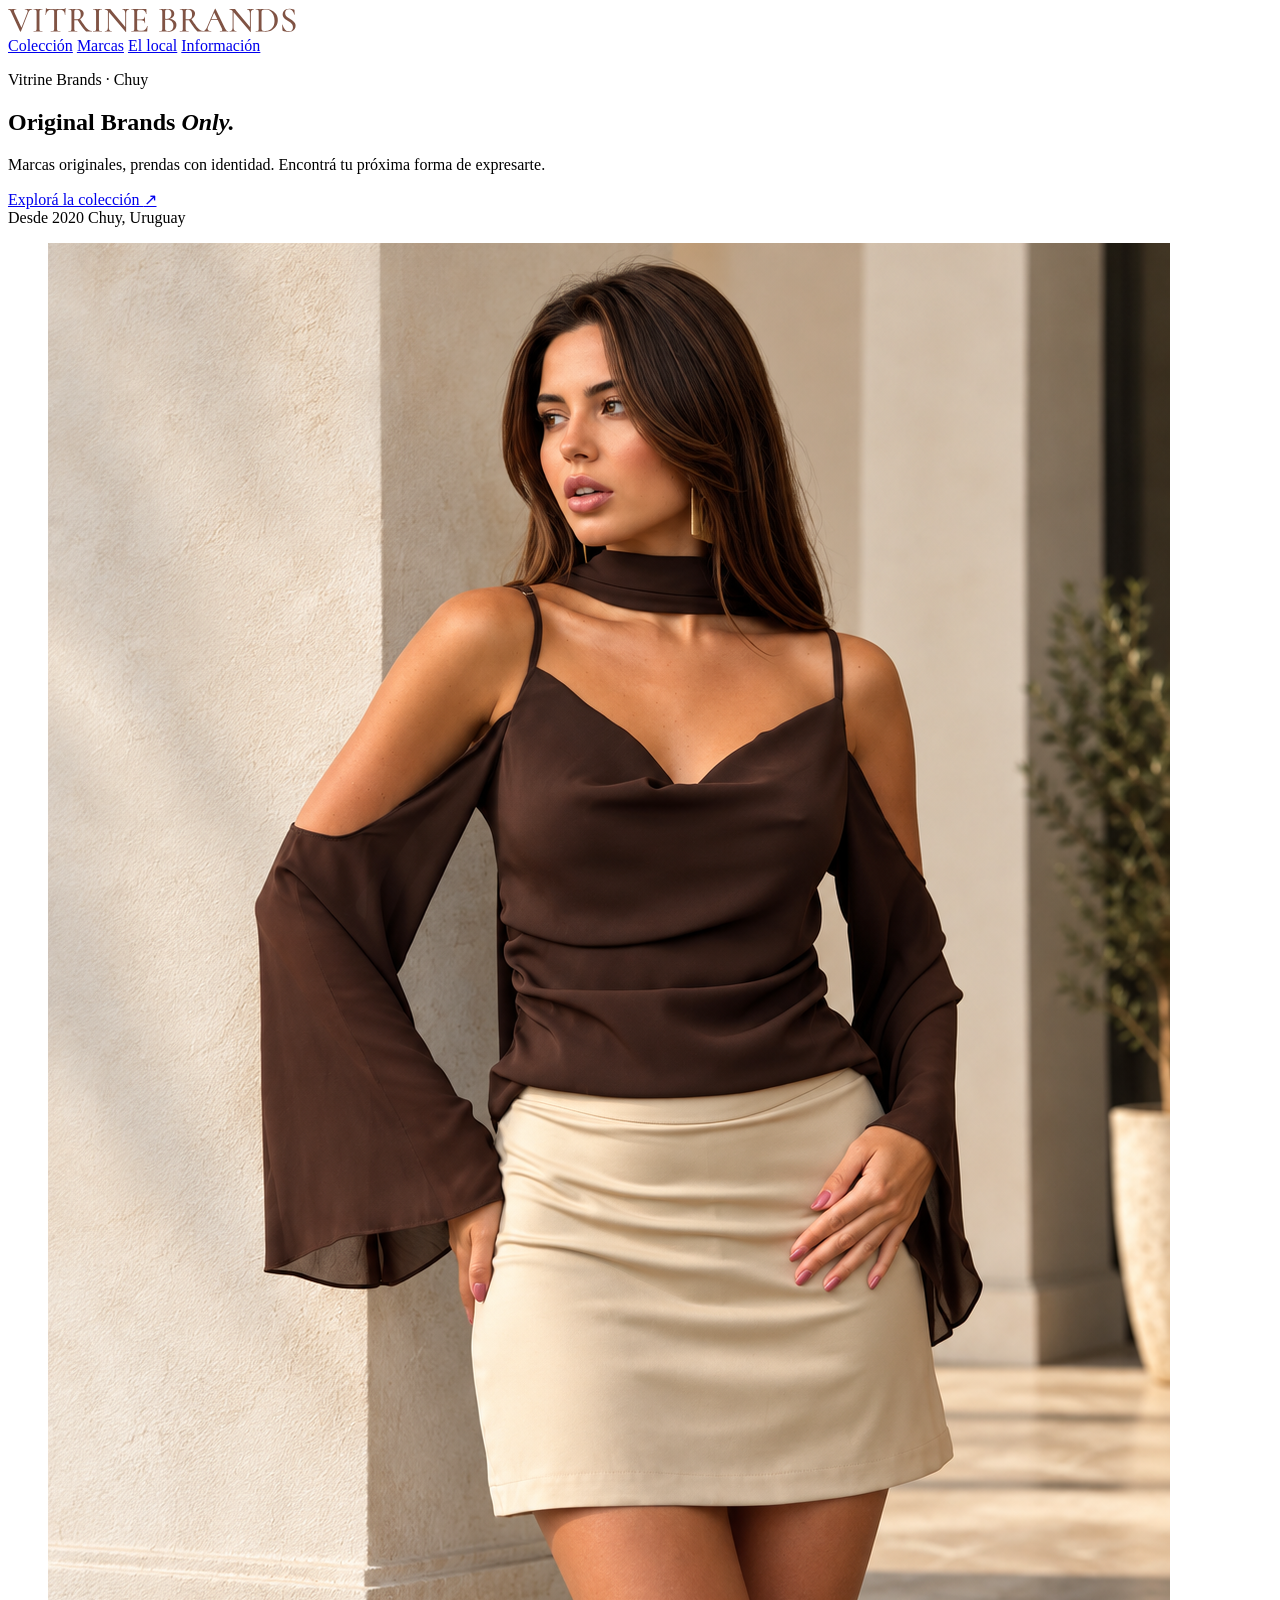
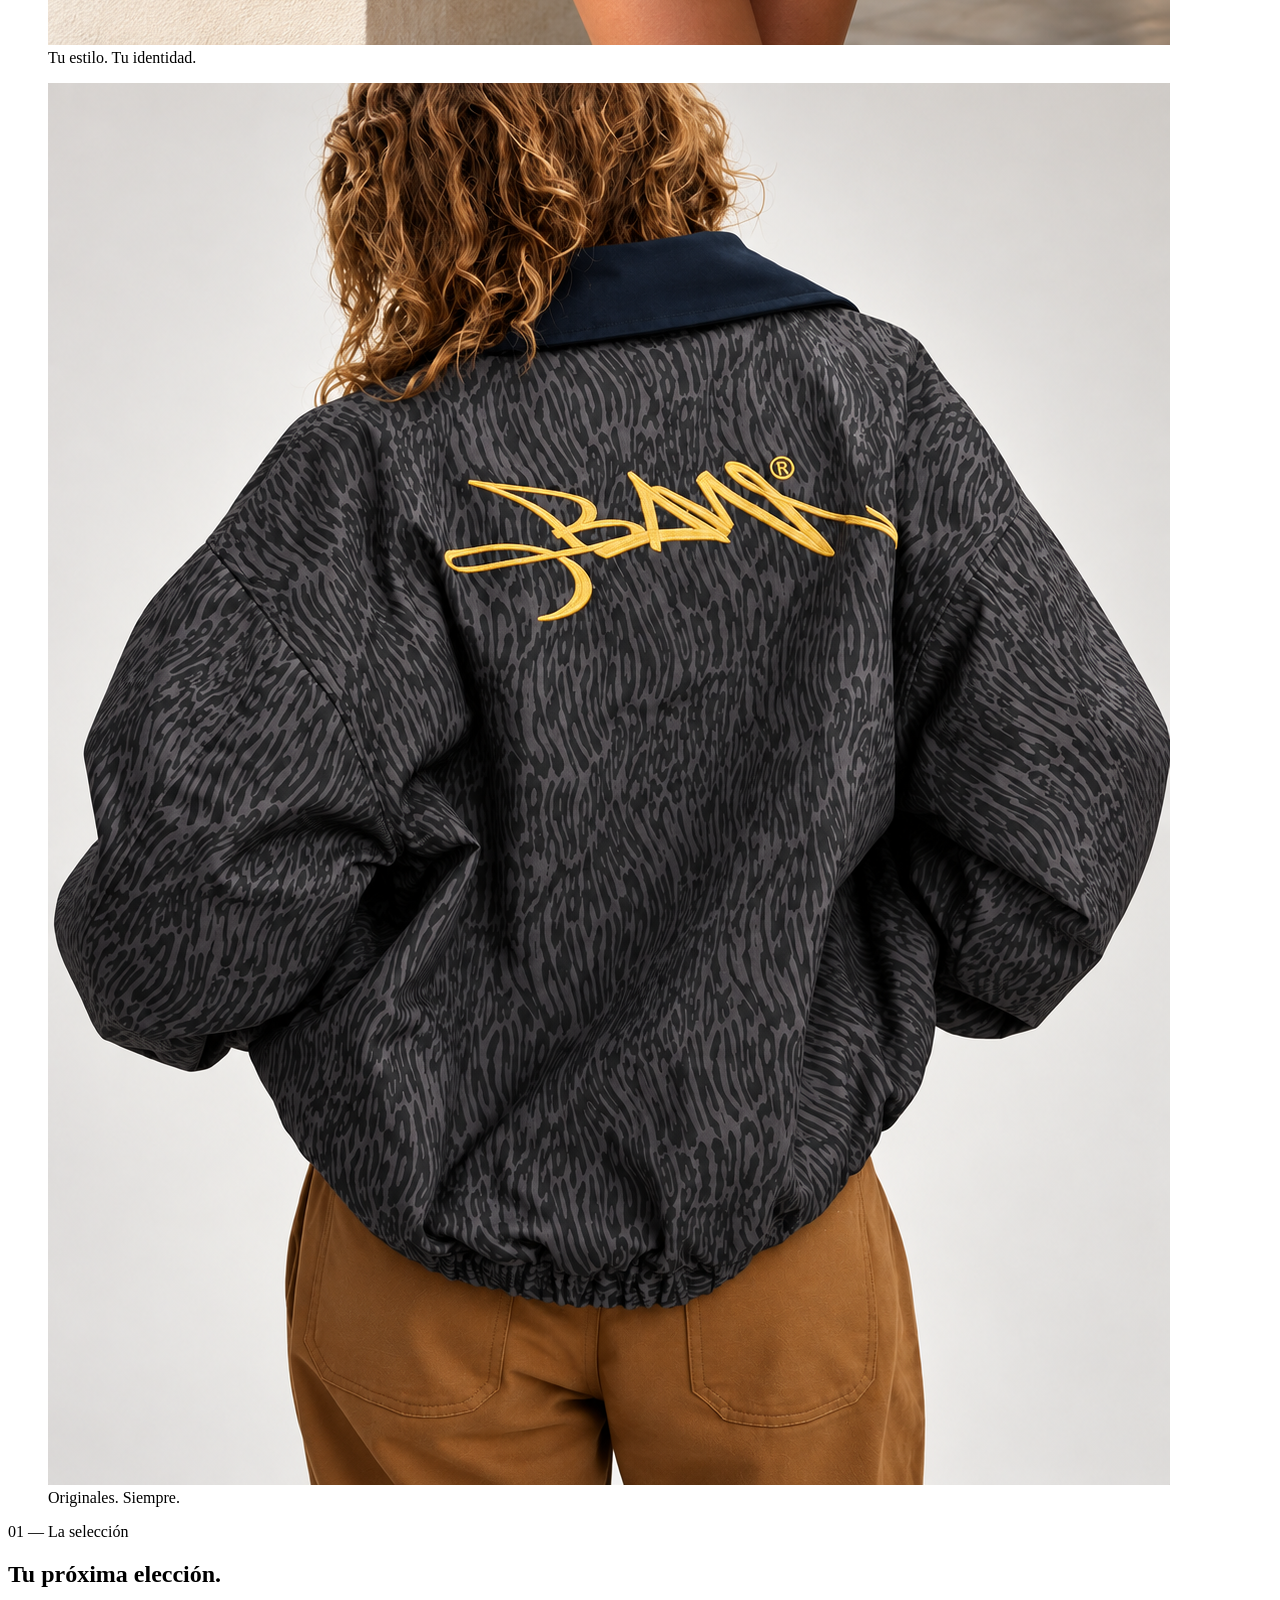
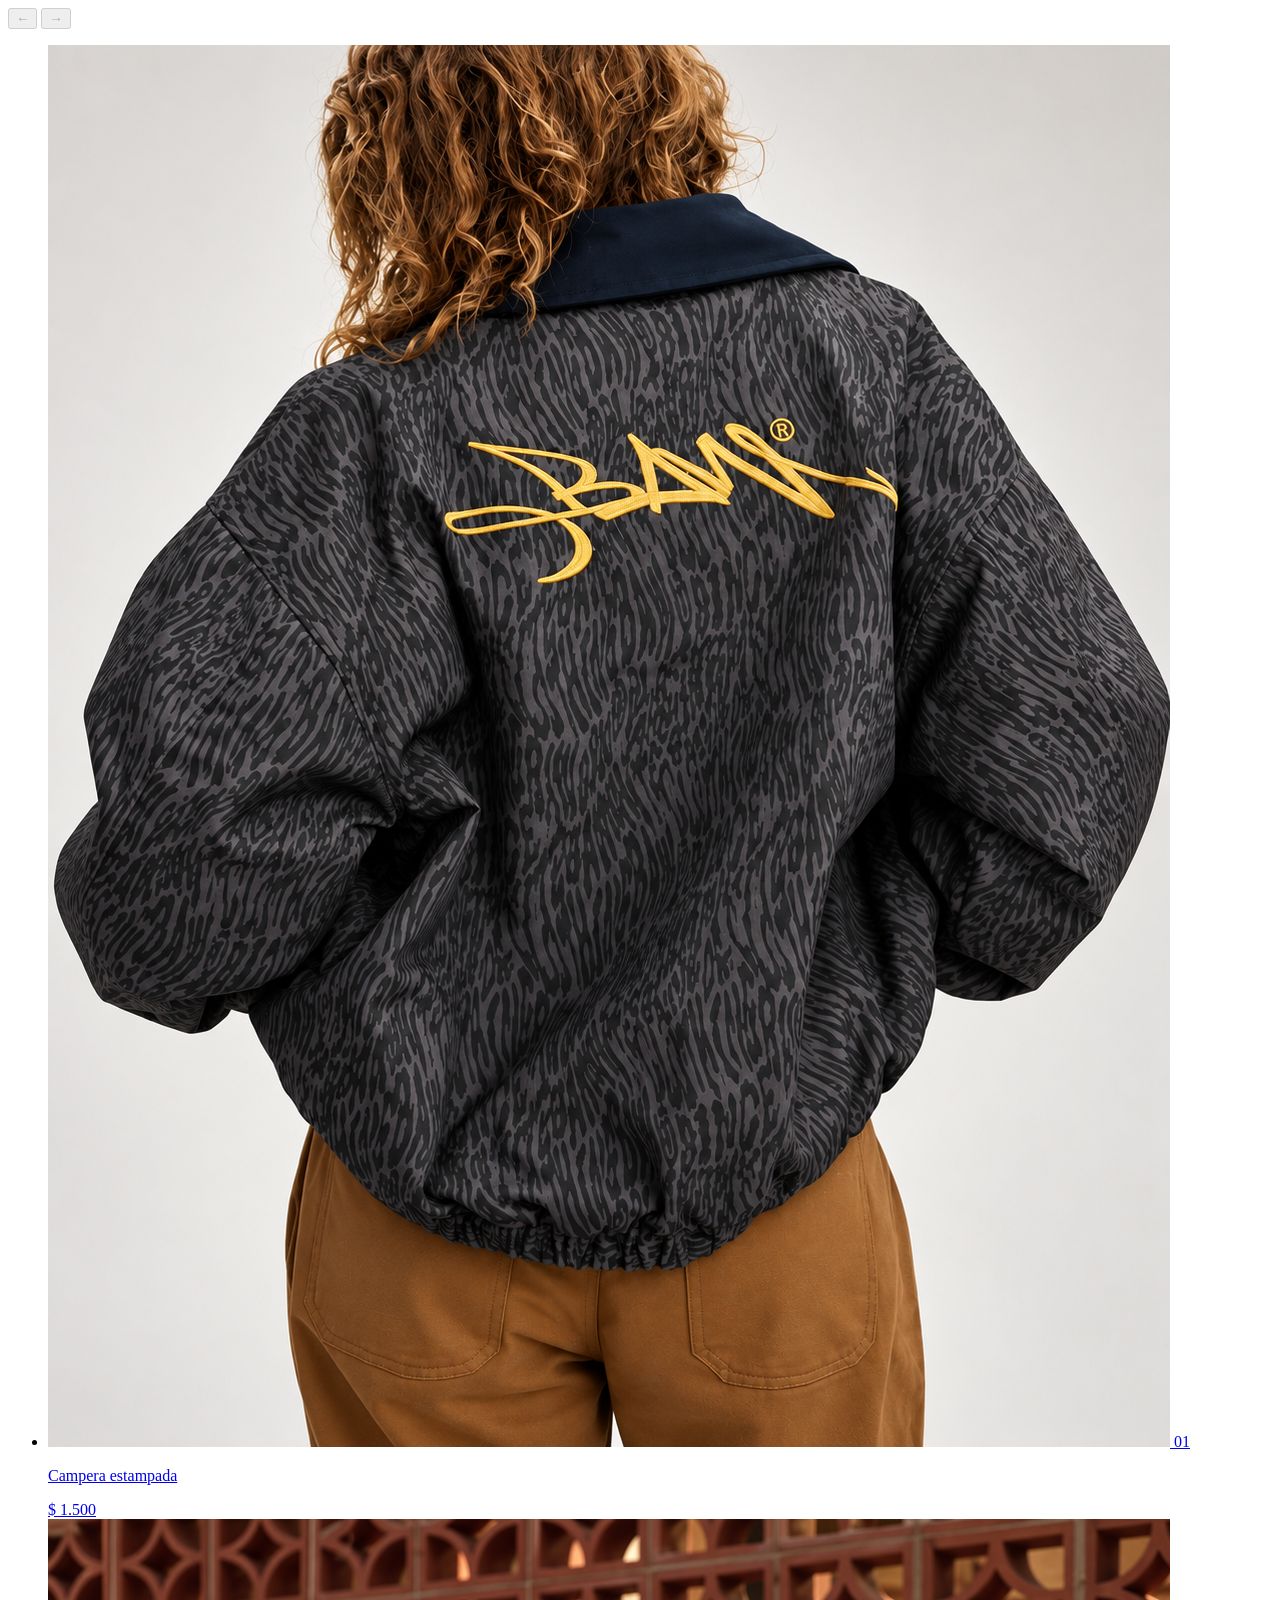
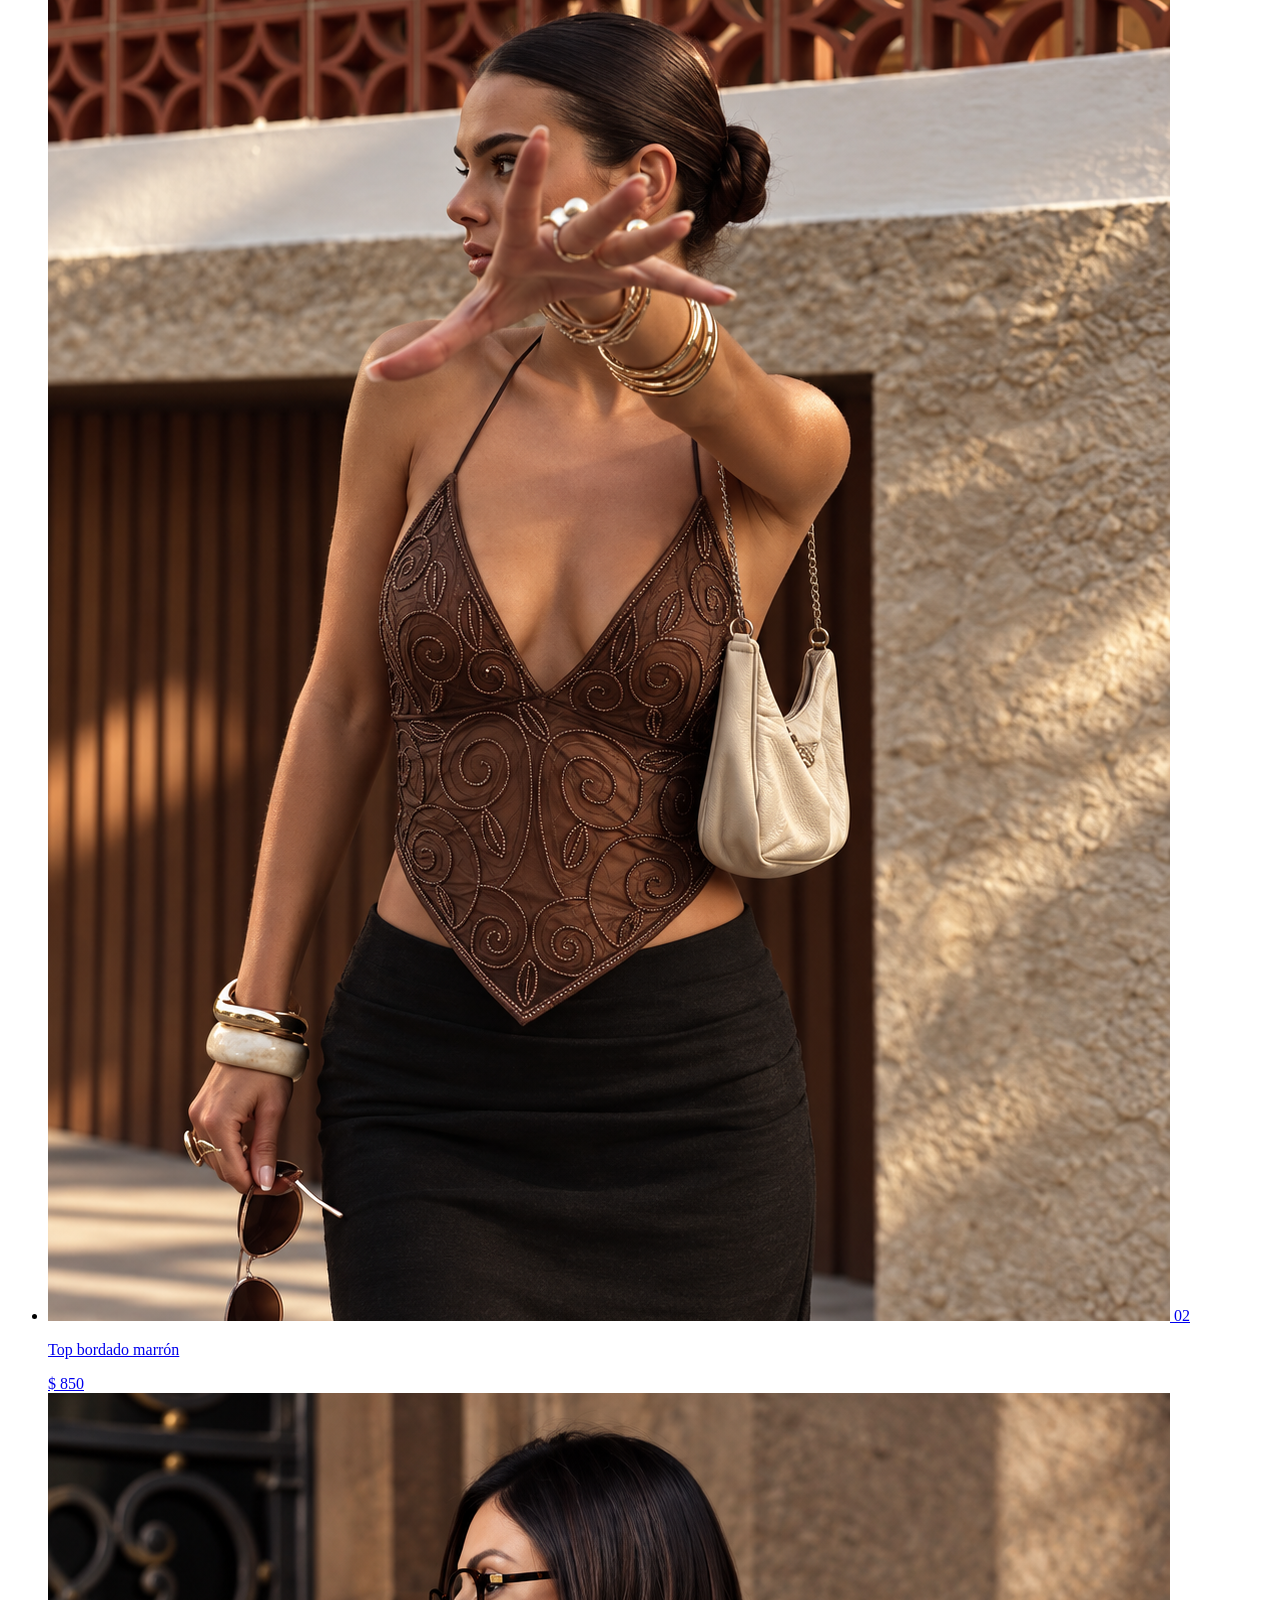
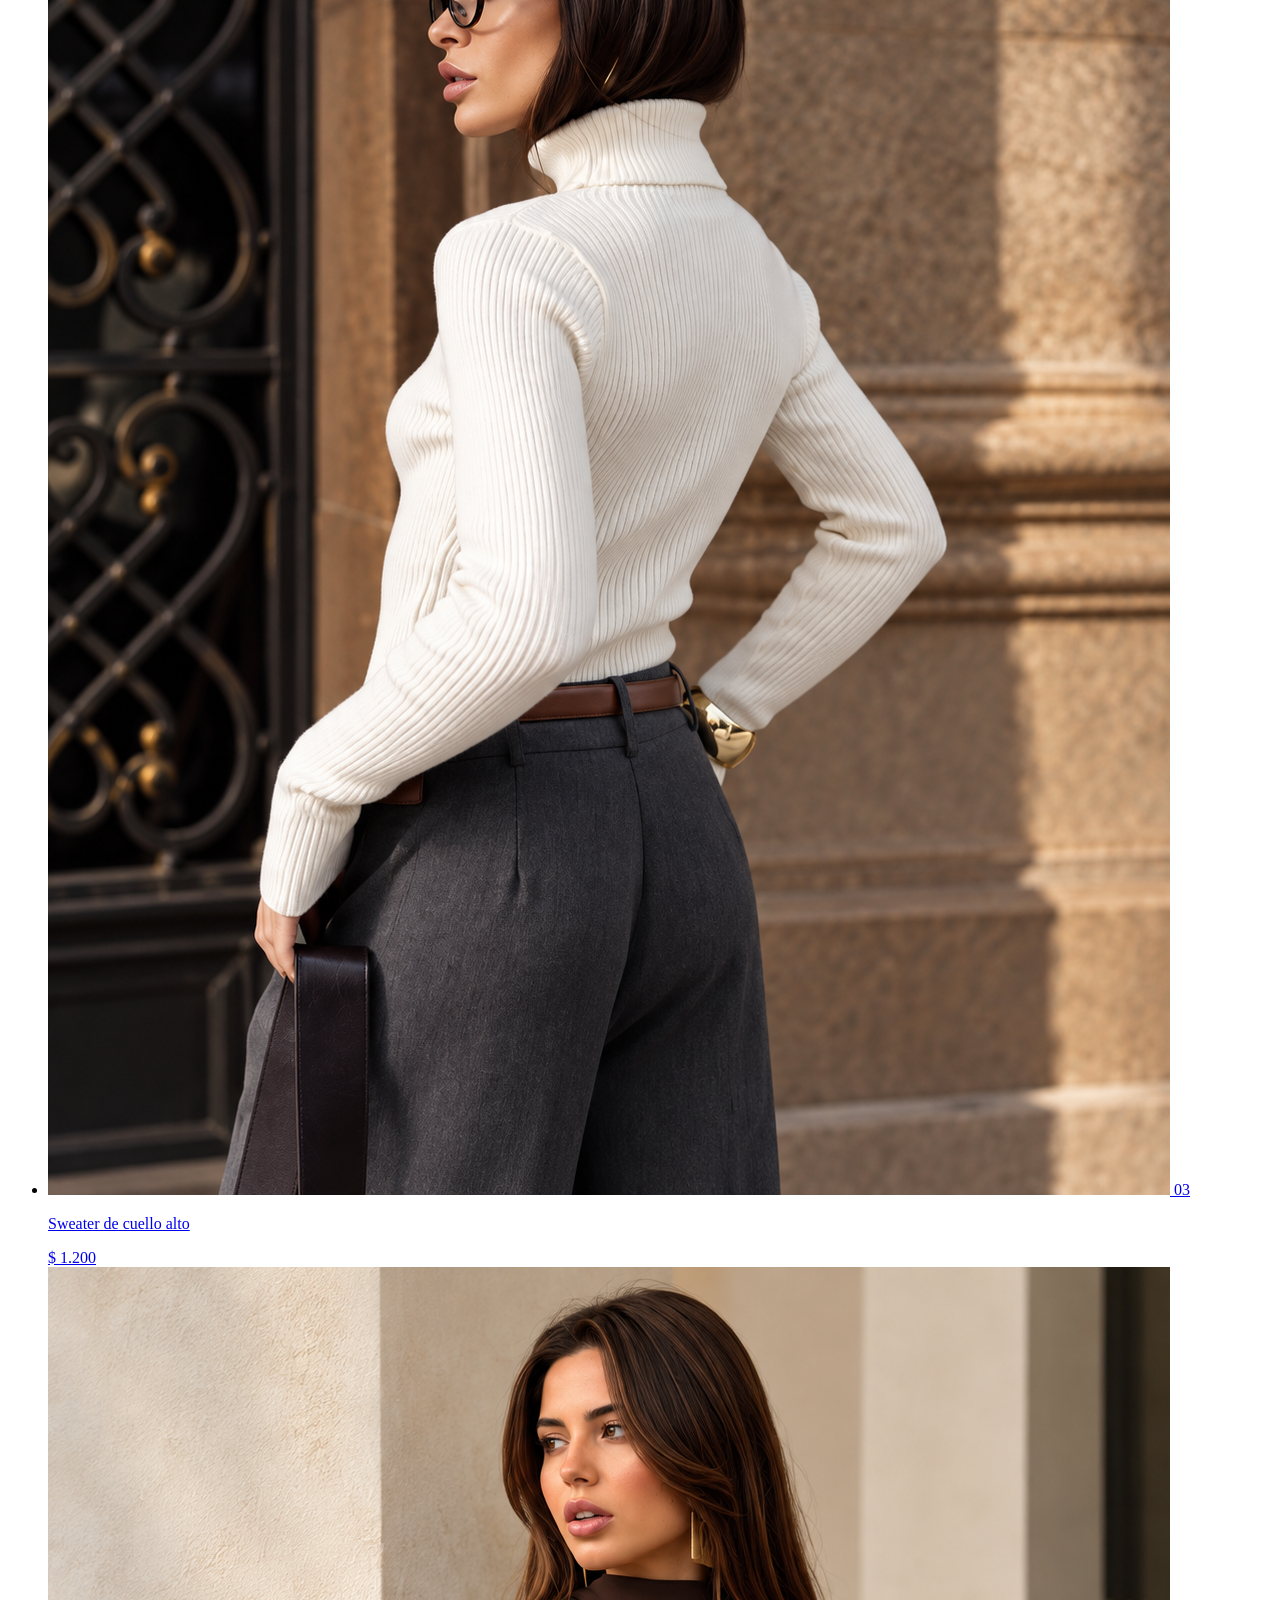
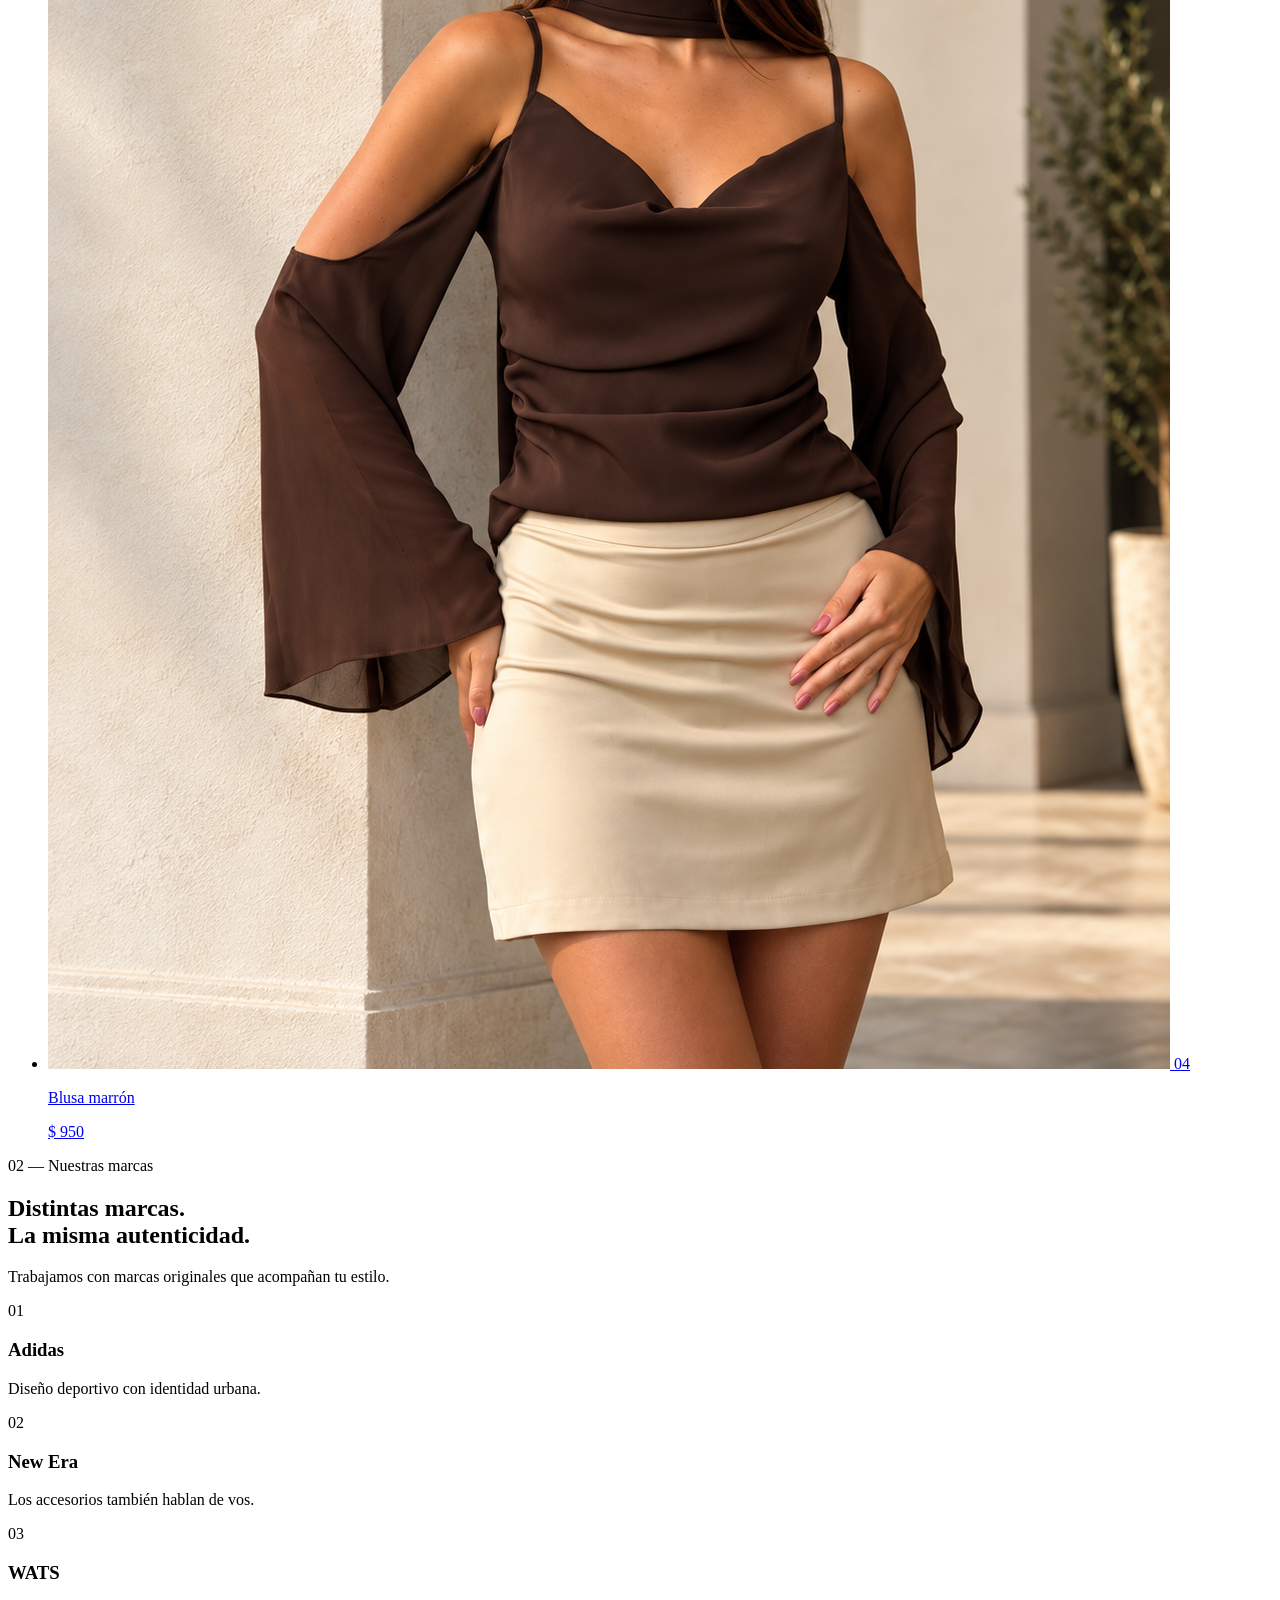
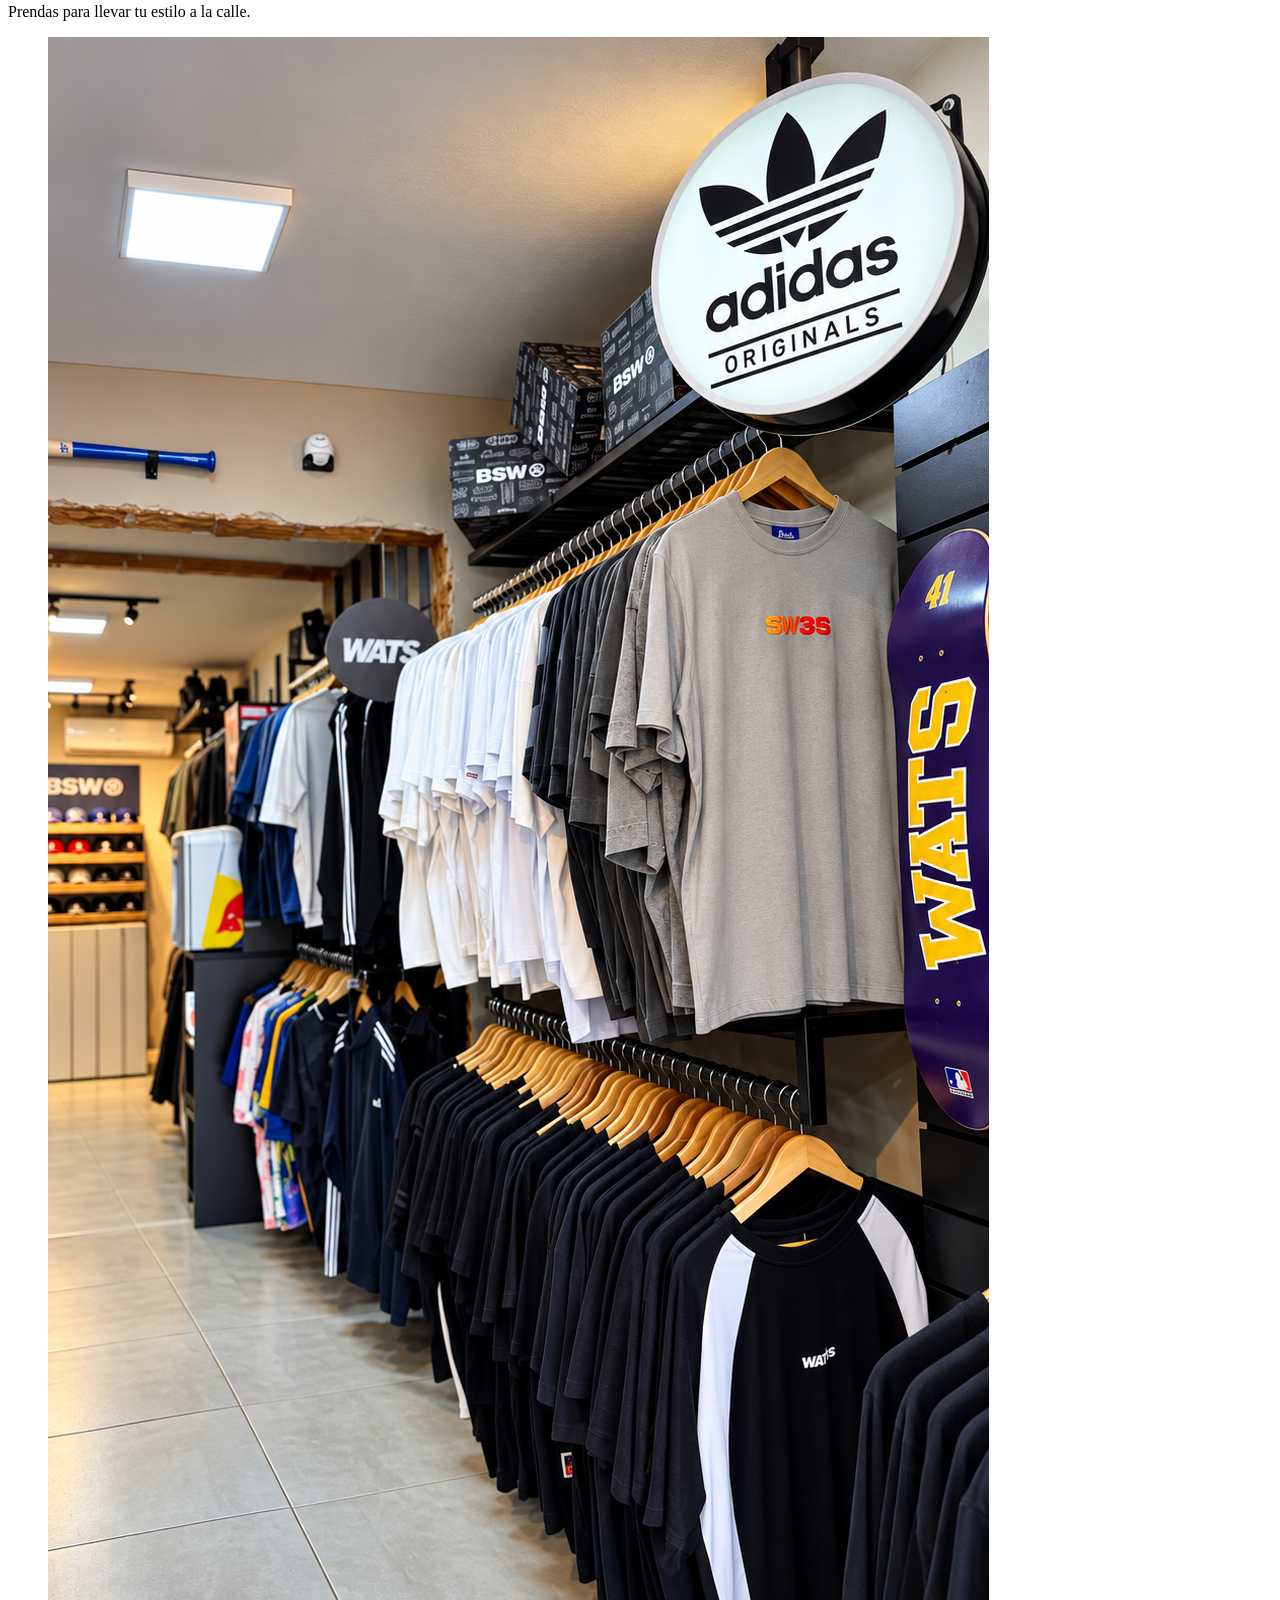
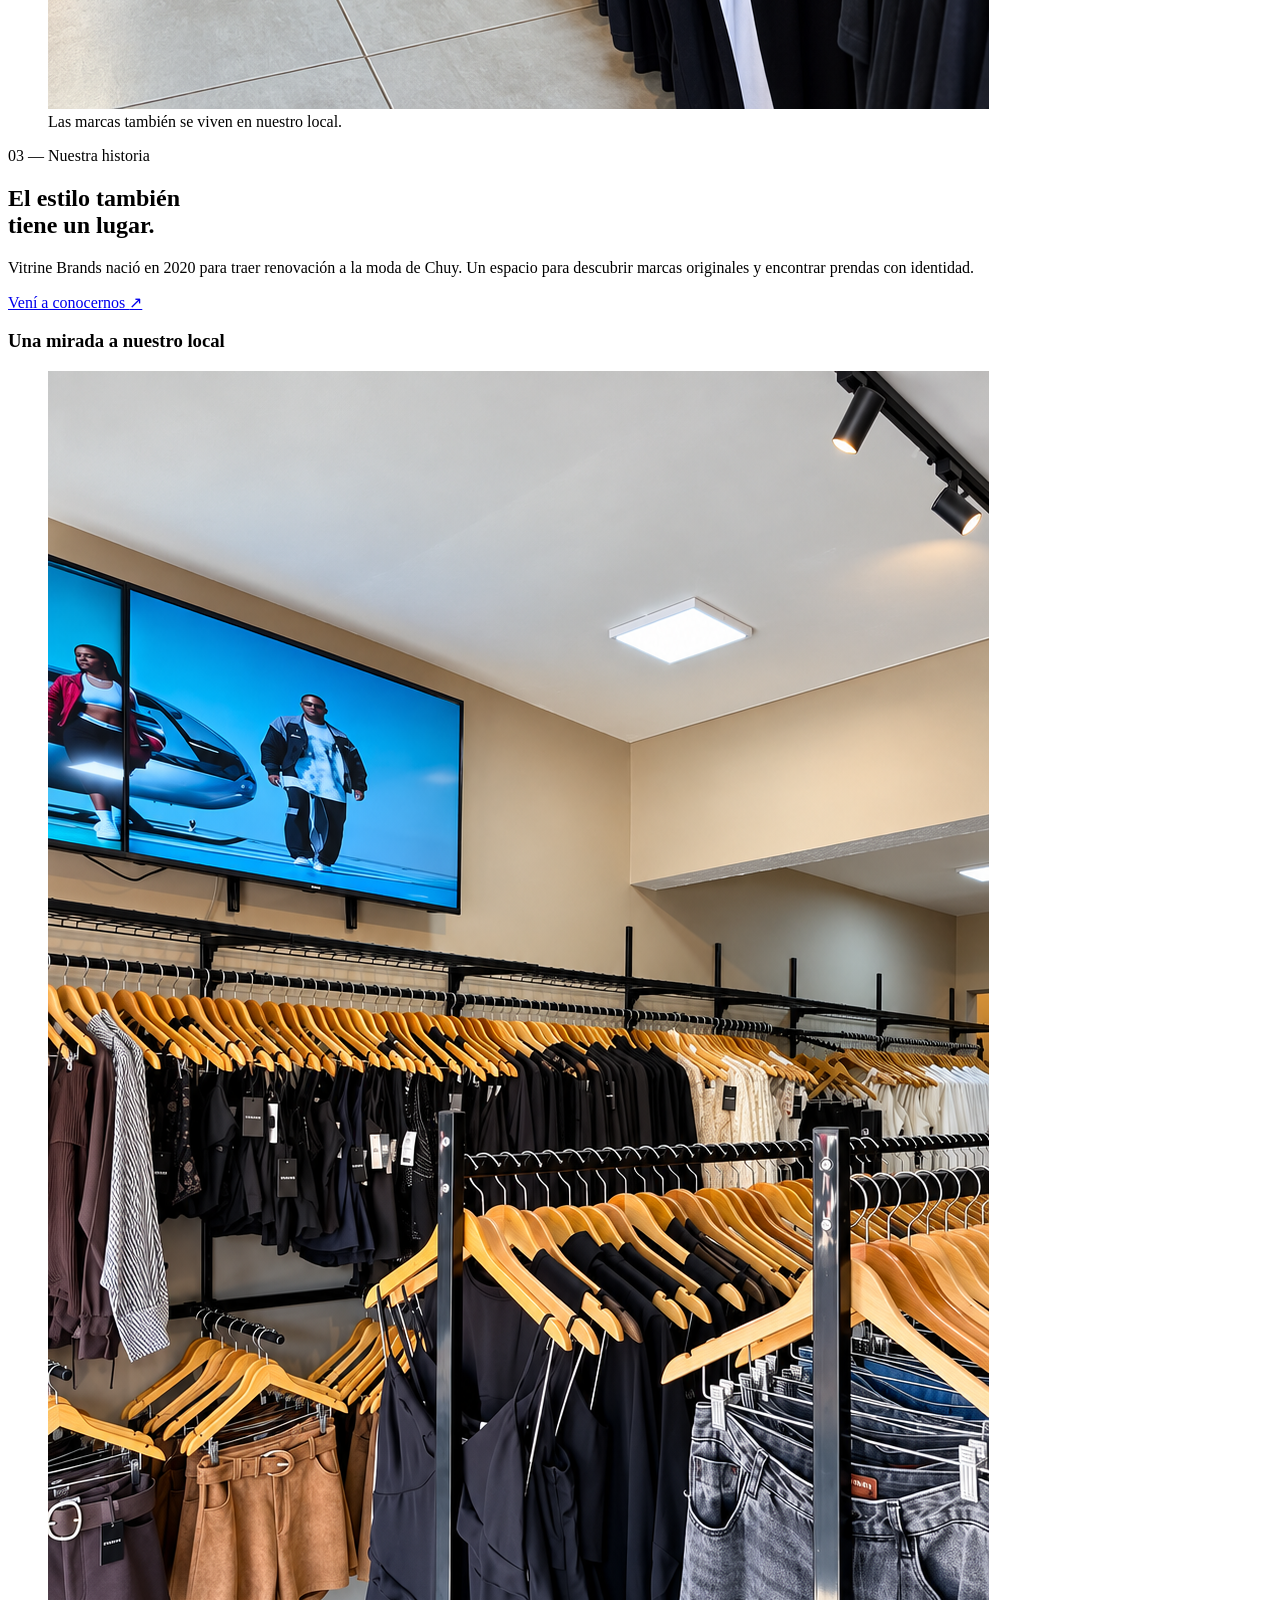
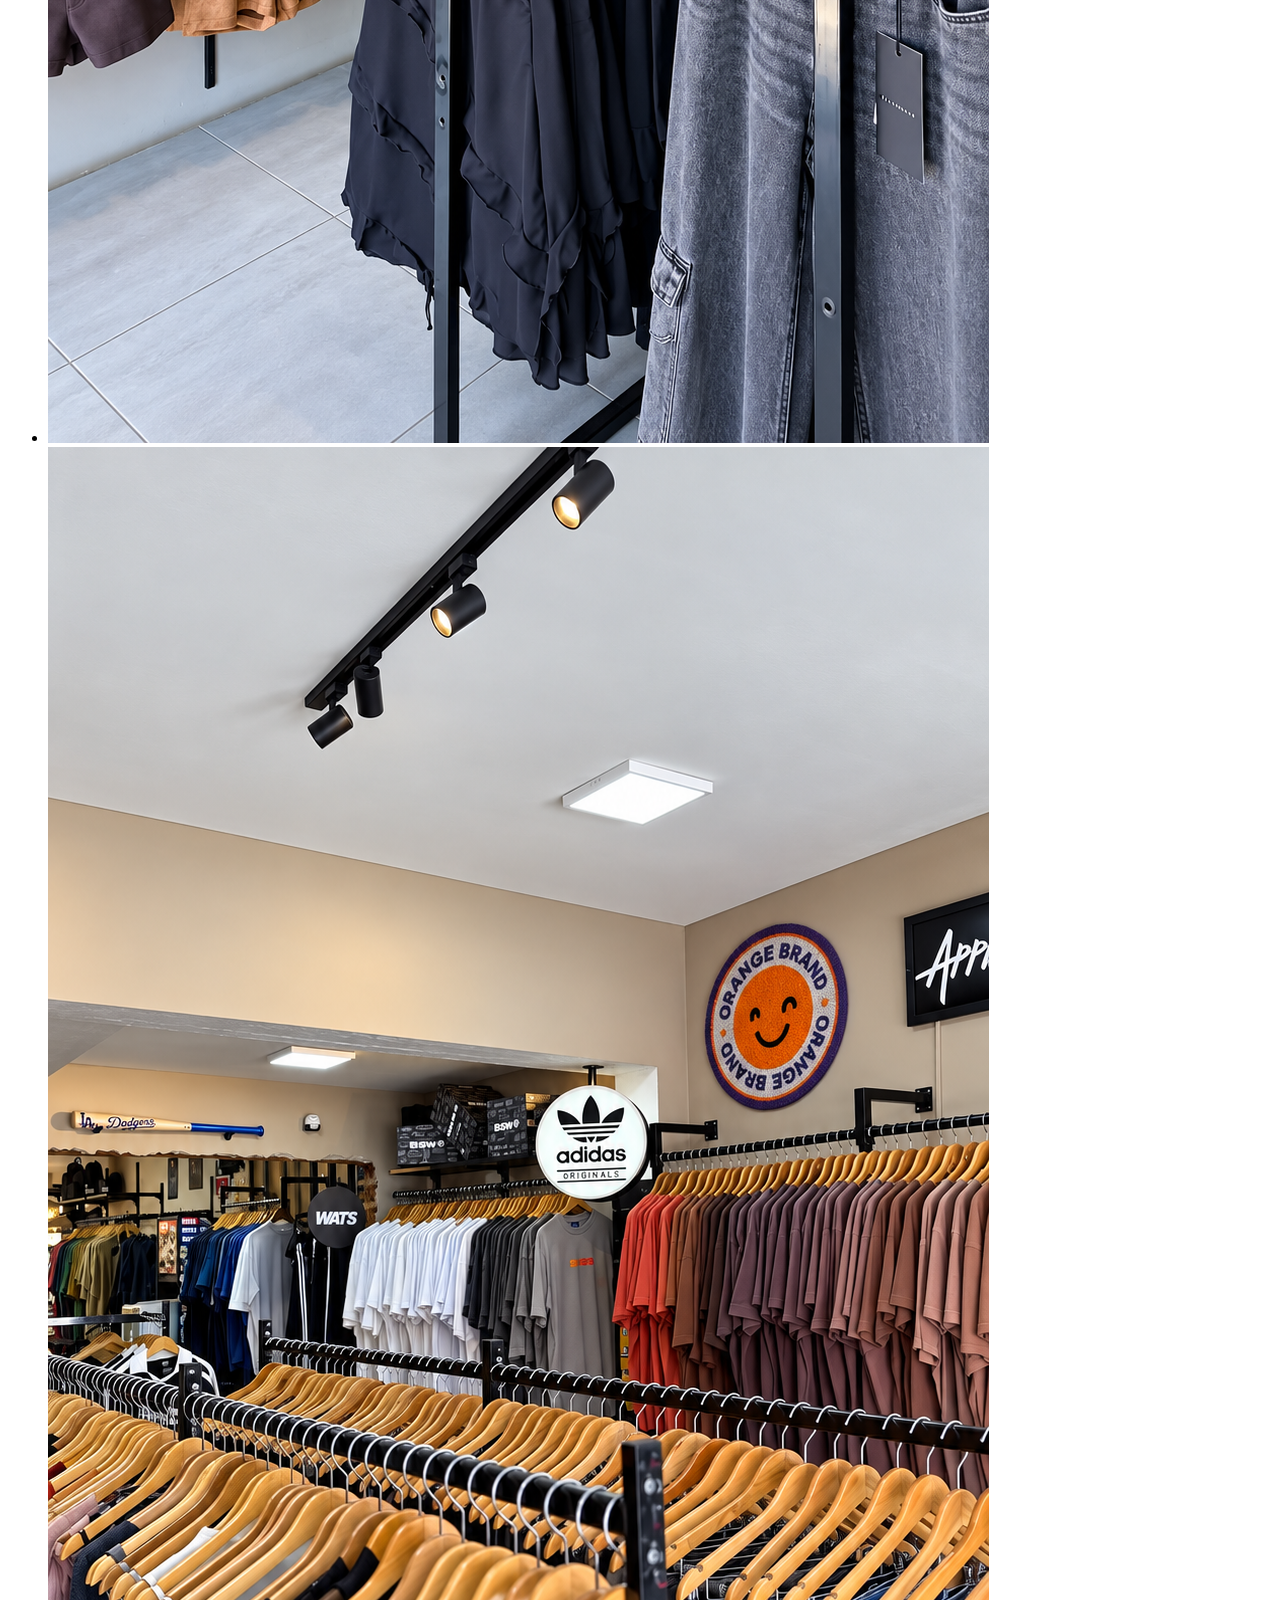
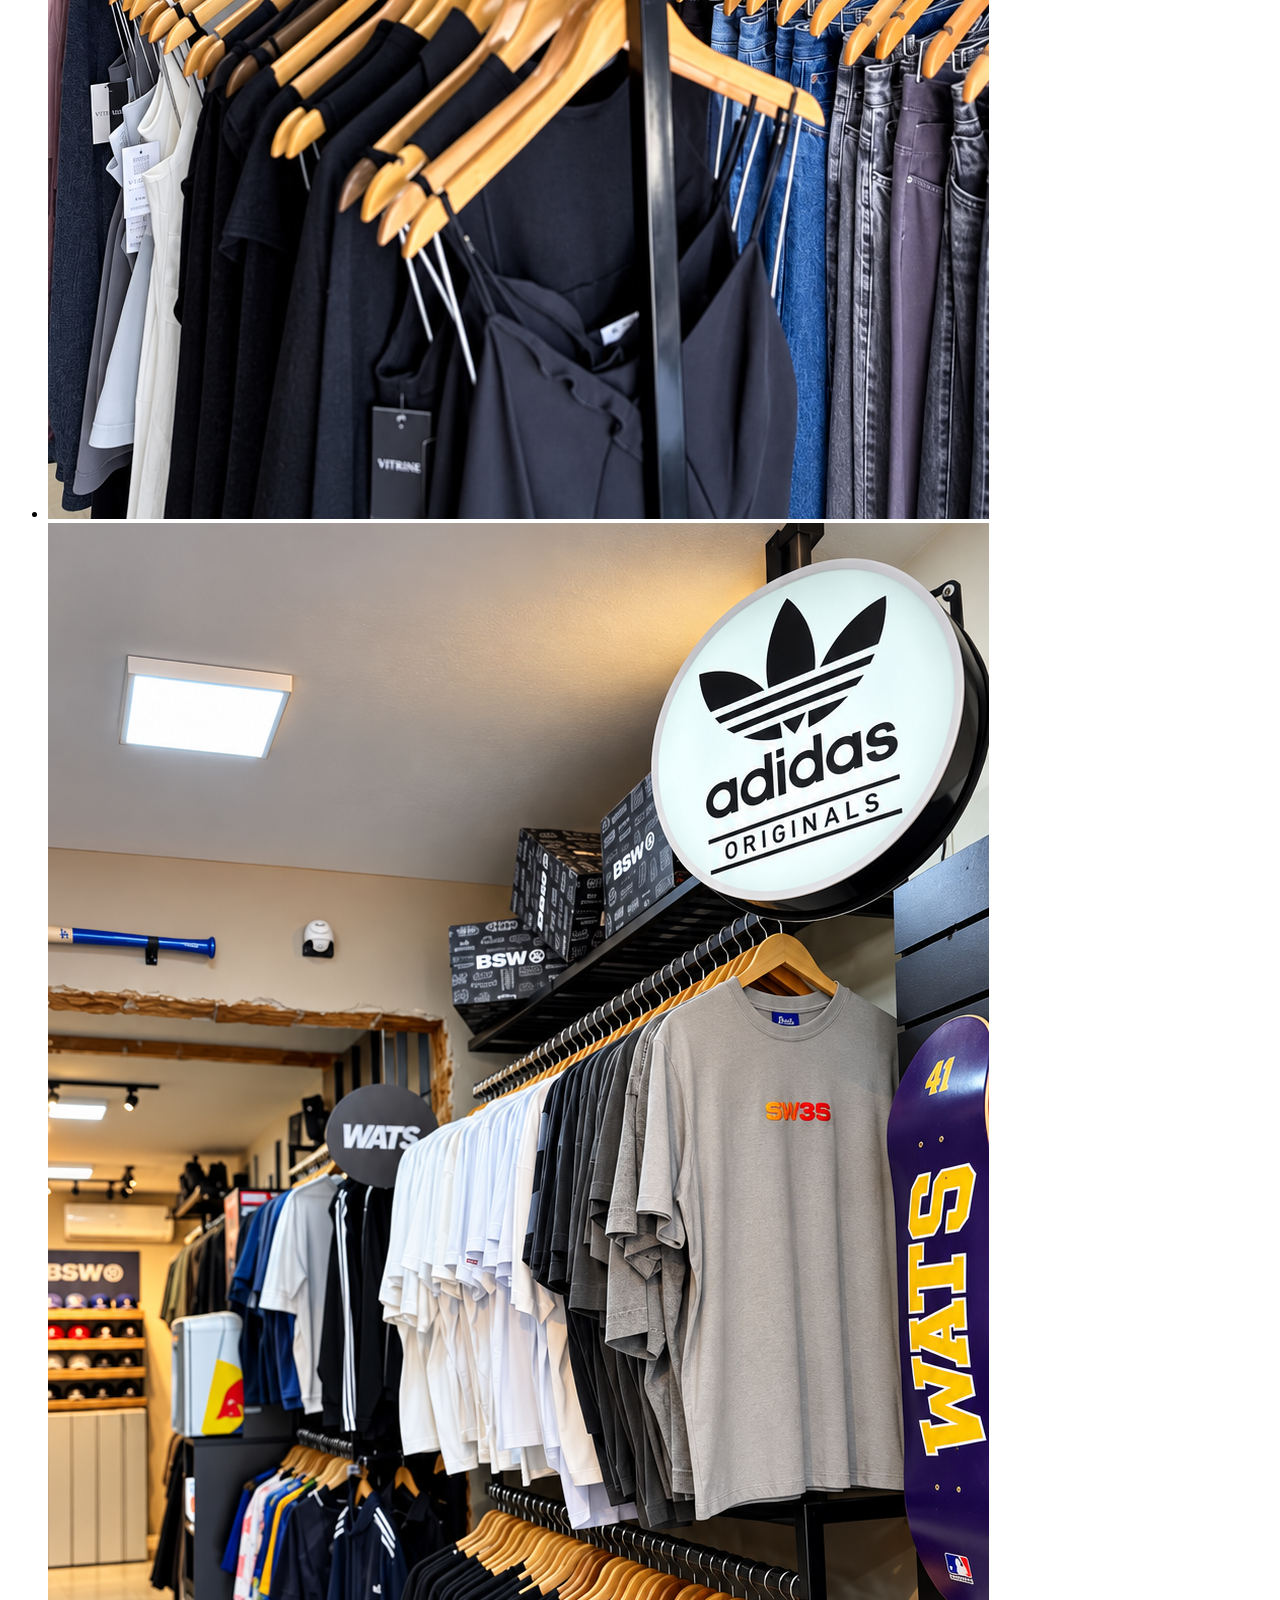
==== index.html @ 3c235bfd "html basico" ====
<!doctype html>
<html lang="es-UY">
  <head>
    <meta charset="UTF-8" />
    <meta name="viewport" content="width=device-width, initial-scale=1.0" />
    <title>Vitrine Brands · Original Brands Only</title>
    <script src="./js/productos/productos.js" defer></script>
    <script src="./js/productos/renderproducto.js" defer></script>
    <script src="./js/main.js" defer></script>
  </head>
  <body>
    <header class="header">
      <div class="header-inner container">
        <a class="header-logo" href="#inicio" aria-label="Vitrine Brands, inicio">
          <img src="./img/icons/VITRINE%20BRANDS.svg" alt="Vitrine Brands" />
        </a>
        <nav class="header-menu" aria-label="Navegación principal">
          <a href="#productos">Colección</a>
          <a href="#marcas">Marcas</a>
          <a href="#local">El local</a>
          <a href="#info">Información</a>
        </nav>
      </div>
    </header>

    <main>
      <section class="hero container" id="inicio">
        <div class="hero-text">
          <p class="eyebrow">Vitrine Brands · Chuy</p>
          <h1 class="hero-main-text">
            <span>Original</span>
            <span>Brands</span>
            <em>Only.</em>
          </h1>
          <p class="body-text">
            Marcas originales, prendas con identidad. Encontrá tu próxima forma
            de expresarte.
          </p>
          <a class="hero-cta button" href="#productos">Explorá la colección <span aria-hidden="true">↗</span></a>
          <div class="hero-notes">
            <span>Desde 2020</span>
            <span>Chuy, Uruguay</span>
          </div>
        </div>
        <div class="hero-visual">
          <figure class="hero-look">
            <img src="./img/productos/producto-04.png" alt="Look con blusa marrón y falda beige" fetchpriority="high" />
            <figcaption>Tu estilo. Tu identidad.</figcaption>
          </figure>
          <figure class="hero-detail">
            <img src="./img/productos/producto-01.png" alt="Detalle de una campera estampada con bordado" />
            <figcaption>Originales. Siempre.</figcaption>
          </figure>
        </div>
      </section>

      <section class="main-productos" id="productos" aria-labelledby="productos-title">
        <div class="container">
          <div class="section-heading">
            <div>
              <p class="eyebrow">01 — La selección</p>
              <h2 class="section-title" id="productos-title">Tu próxima elección.</h2>
            </div>
            <div class="main-product-controls">
              <button type="button" data-product-scroll="-1" aria-controls="main-product-list" aria-label="Ver productos anteriores" disabled>
                <span aria-hidden="true">←</span>
              </button>
              <button type="button" data-product-scroll="1" aria-controls="main-product-list" aria-label="Ver productos siguientes">
                <span aria-hidden="true">→</span>
              </button>
            </div>
          </div>
          <ul class="main-product-list" id="main-product-list" tabindex="0" aria-labelledby="productos-title"></ul>
        </div>
      </section>

      <section class="brands-section container" id="marcas">
        <div class="brands-layout">
          <div>
            <div class="brands-intro">
              <p class="eyebrow">02 — Nuestras marcas</p>
              <h2 class="brands-title section-title">Distintas marcas.<br />La misma autenticidad.</h2>
              <p class="body-text">Trabajamos con marcas originales que acompañan tu estilo.</p>
            </div>
            <div class="brand-list">
              <article class="brand-block">
                <span class="brand-number">01</span>
                <div>
                  <h3 class="brand-block-title">Adidas</h3>
                  <p class="brand-block-text">Diseño deportivo con identidad urbana.</p>
                </div>
              </article>
              <article class="brand-block">
                <span class="brand-number">02</span>
                <div>
                  <h3 class="brand-block-title">New Era</h3>
                  <p class="brand-block-text">Los accesorios también hablan de vos.</p>
                </div>
              </article>
              <article class="brand-block">
                <span class="brand-number">03</span>
                <div>
                  <h3 class="brand-block-title">WATS</h3>
                  <p class="brand-block-text">Prendas para llevar tu estilo a la calle.</p>
                </div>
              </article>
            </div>
          </div>
          <figure class="brand-block-imgs">
            <img src="./img/tienda/tienda-02.png" alt="Prendas y carteles de Adidas Originals y WATS en el local" loading="lazy" />
            <figcaption>Las marcas también se viven en nuestro local.</figcaption>
          </figure>
        </div>
      </section>

      <section class="vitrine-block" id="local">
        <div class="vitrine-layout container">
          <div class="vitrine-story">
            <p class="eyebrow">03 — Nuestra historia</p>
            <h2 class="story-title section-title">El estilo también<br />tiene un lugar.</h2>
            <p class="body-text">
              Vitrine Brands nació en 2020 para traer renovación a la moda de Chuy.
              Un espacio para descubrir marcas originales y encontrar prendas con identidad.
            </p>
            <a class="text-link" href="#info">Vení a conocernos <span aria-hidden="true">↗</span></a>
          </div>
          <div class="vitrine-gallery-block">
            <h3 class="vitrine-gallery-title">Una mirada a nuestro local</h3>
            <div class="vitrine-gallery">
              <ul class="vitrine-gallery-list">
                <li><img src="./img/tienda/tienda-03.png" alt="Selección de pantalones, remeras y accesorios de Vitrine Brands" loading="lazy" /></li>
                <li><img src="./img/tienda/tienda-01.png" alt="Vista del local con percheros de prendas y distintas marcas" loading="lazy" /></li>
                <li><img src="./img/tienda/tienda-02.png" alt="Detalle del sector de remeras y marcas originales" loading="lazy" /></li>
              </ul>
            </div>
            <p class="gallery-caption">Vitrine Brands · Chuy, Uruguay</p>
          </div>
        </div>
      </section>

      <section class="info-vitrie-block container" id="info">
        <div class="info-heading">
          <p class="eyebrow">04 — Nos encontramos acá</p>
          <h2 class="section-title">Pasá.<br />Encontrá tu estilo.</h2>
          <p class="body-text">Te esperamos en el local para conocer las prendas y consultar disponibilidad.</p>
        </div>
        <dl class="info-list">
          <div><dt>Ubicación</dt><dd>Chuy, Uruguay</dd></div>
          <div><dt>Horarios</dt><dd>Lunes a viernes<br />08:00 a 18:00 h</dd></div>
          <div><dt>Marcas</dt><dd>Adidas, New Era, WATS y más.</dd></div>
          <div><dt>Monedas</dt><dd>Pesos uruguayos y reales.</dd></div>
        </dl>
      </section>
    </main>

    <footer class="footer">
      <div class="footer-inner container">
        <div>
          <a class="footer-logo" href="#inicio" aria-label="Volver al inicio">
            <img src="./img/icons/VITRINE%20BRANDS.svg" alt="Vitrine Brands" />
          </a>
          <p class="footer-tagline">Original Brands Only</p>
        </div>
        <ul class="menu-footer">
          <li><a href="#productos">Colección</a></li>
          <li><a href="#local">El local</a></li>
          <li><a href="#info">Información</a></li>
        </ul>
        <p class="footer-copy">Vitrine Brands<br />Chuy, Uruguay · Desde 2020</p>
      </div>
    </footer>
  </body>
</html>
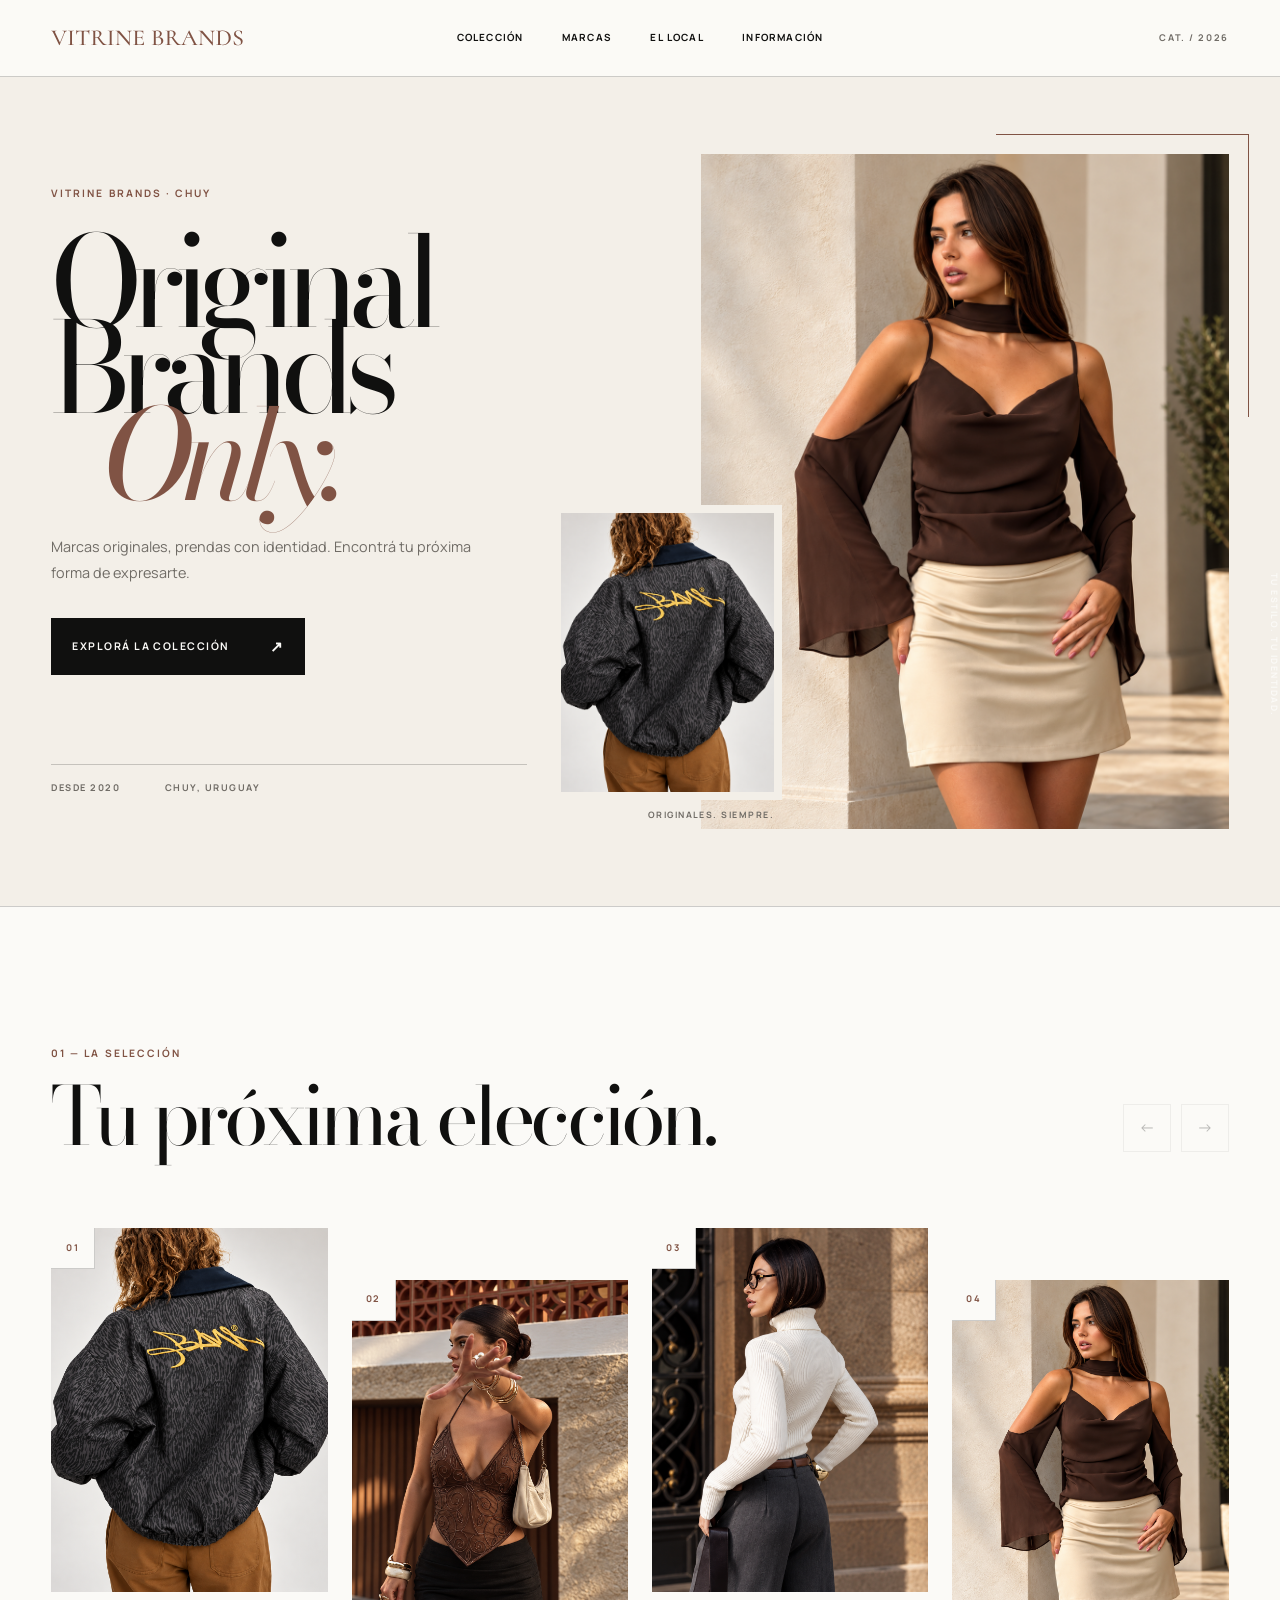
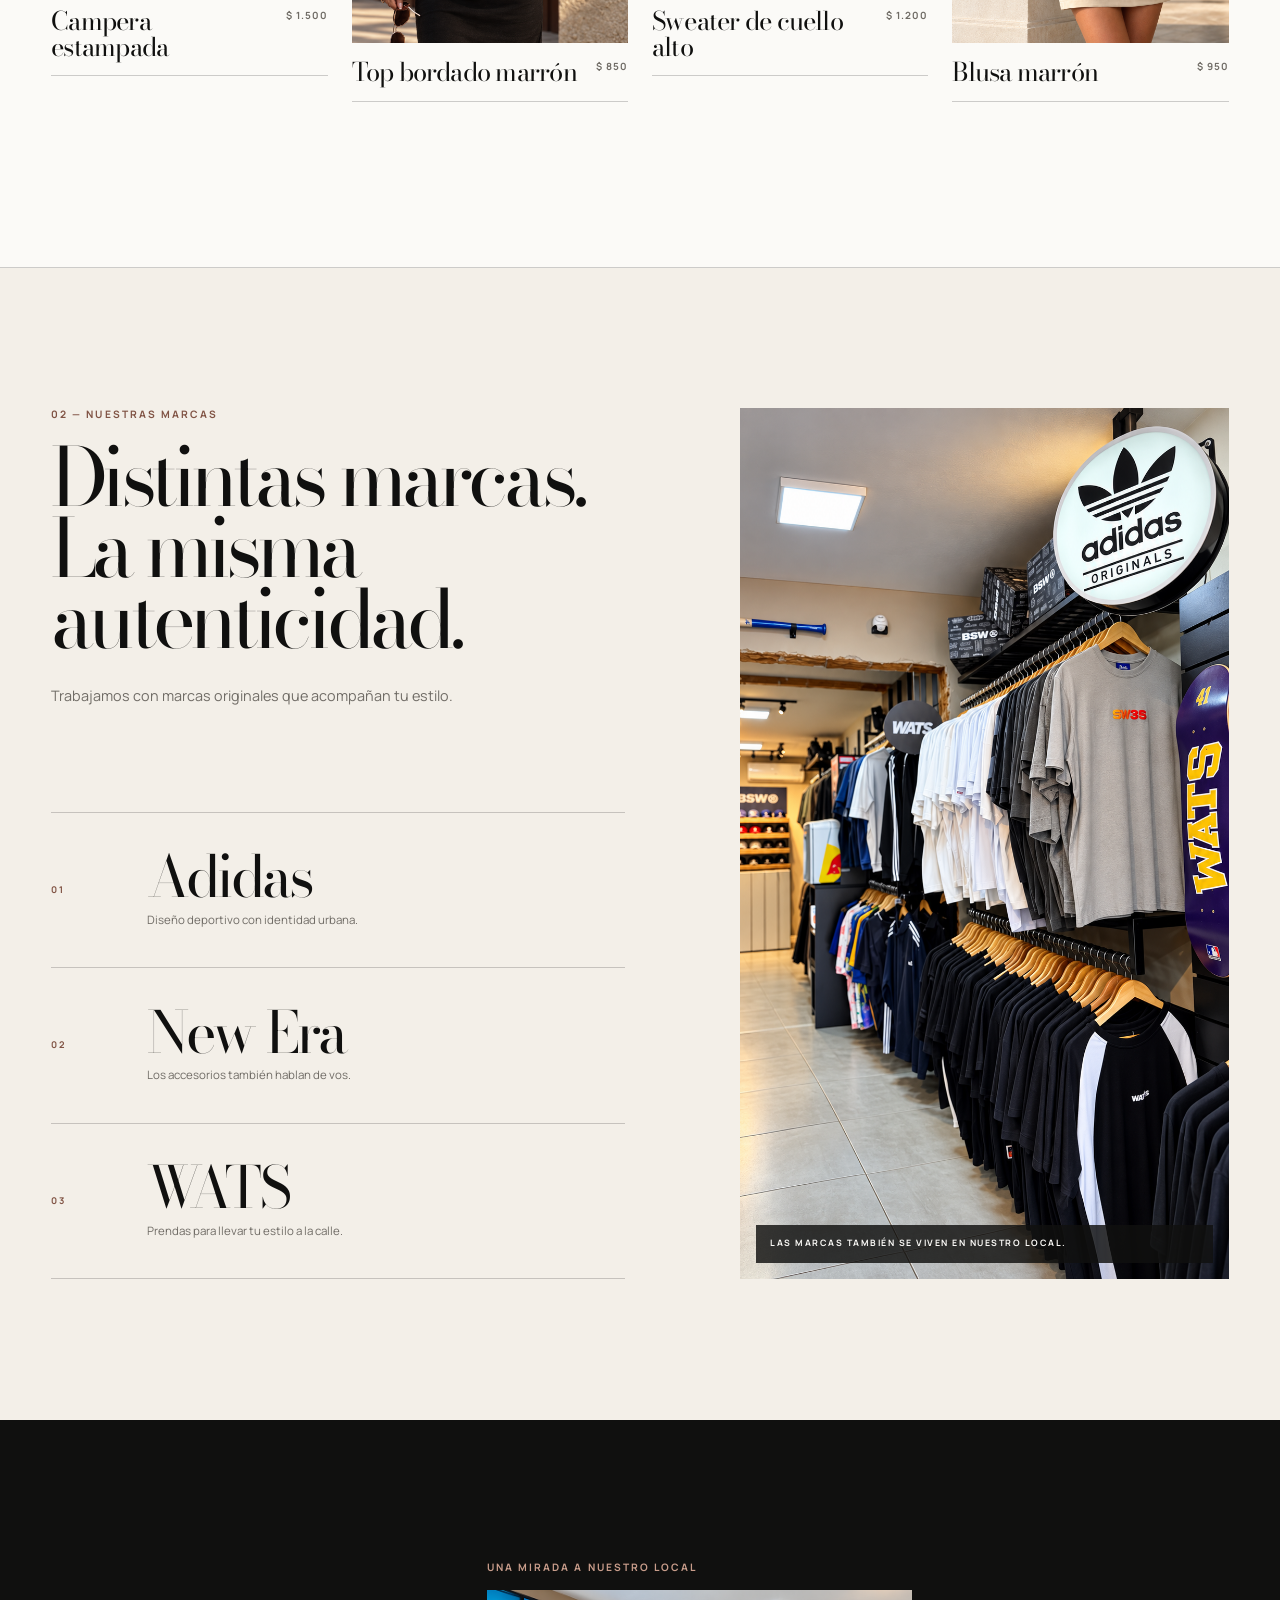
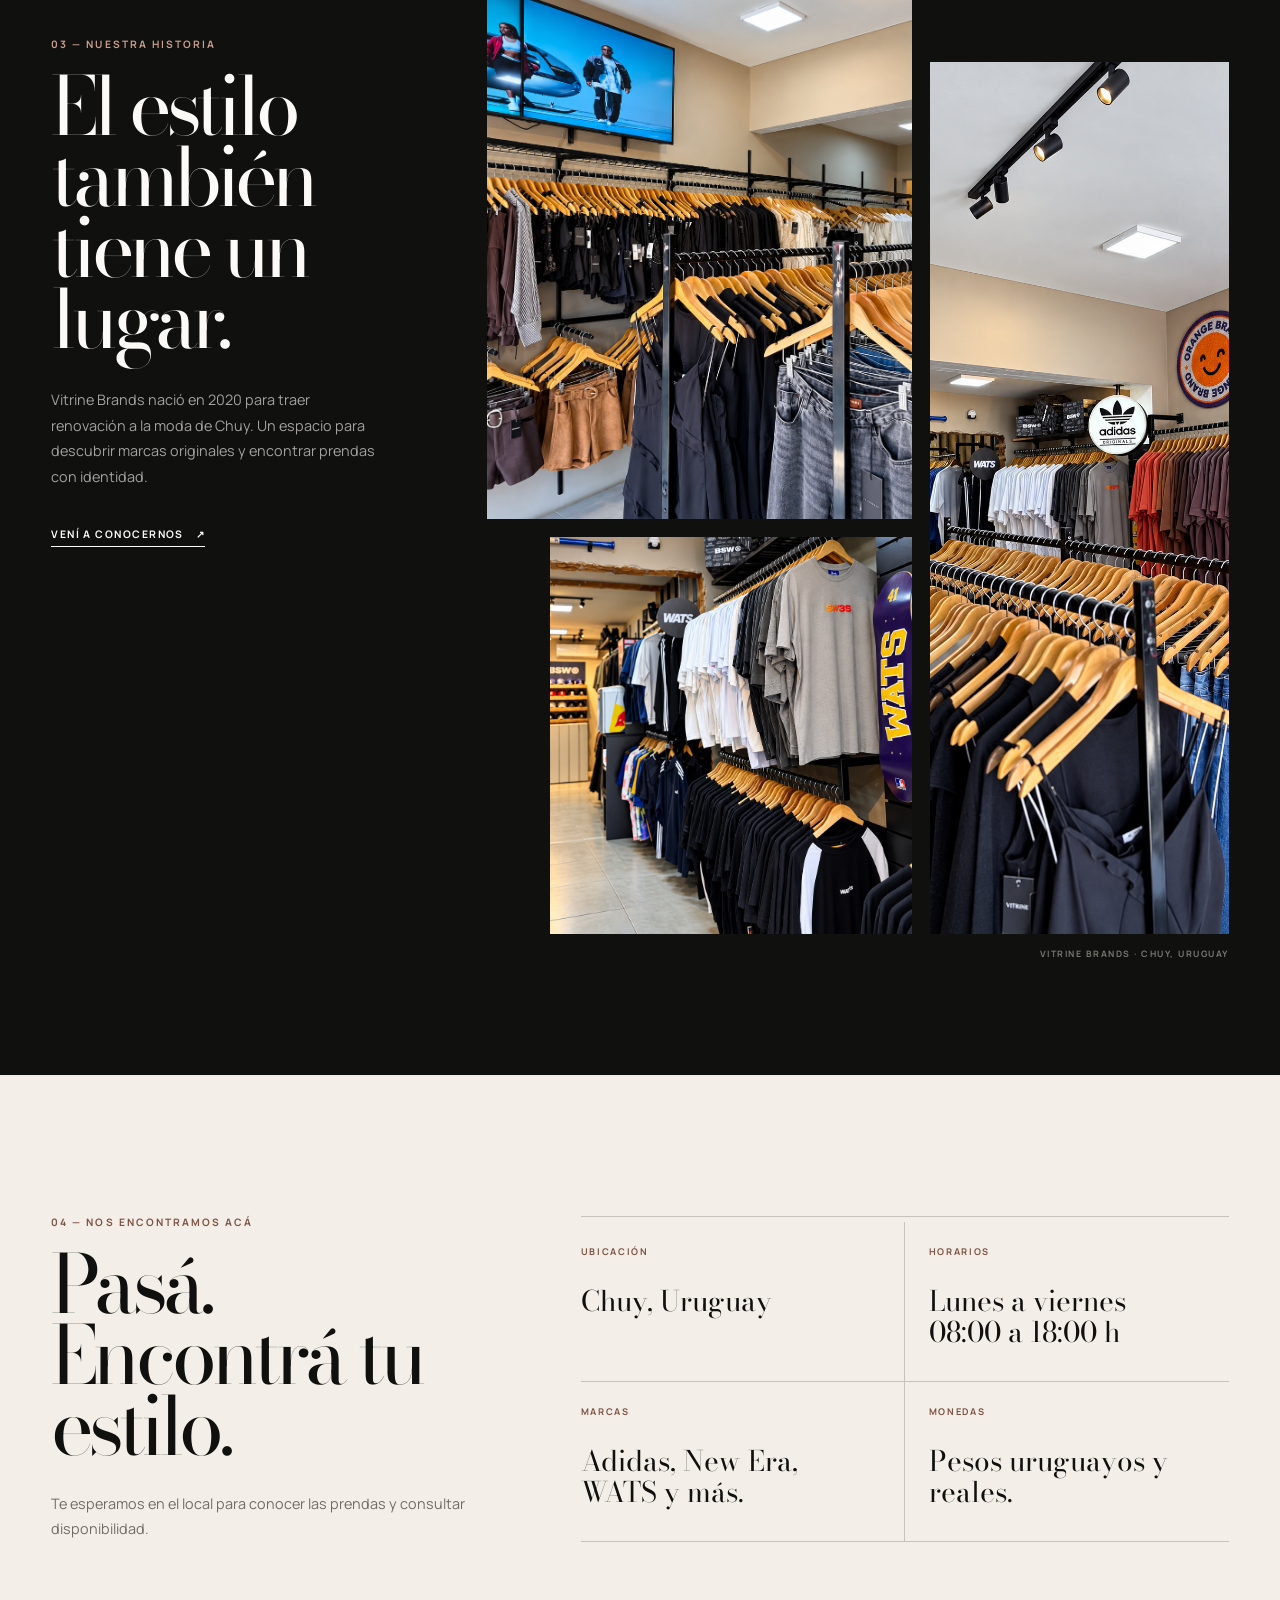
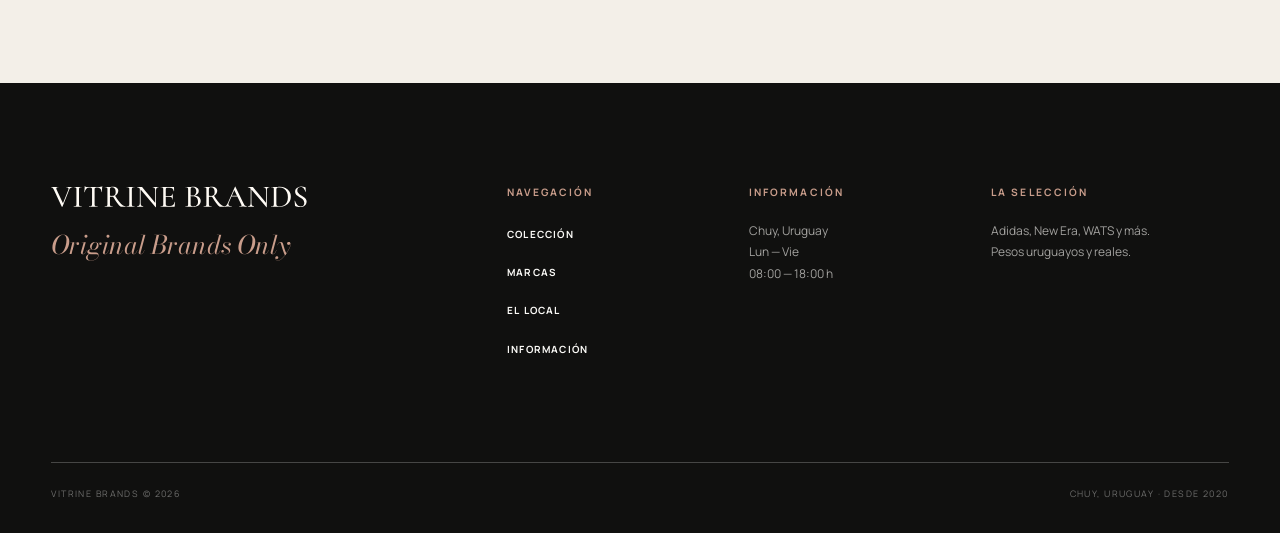
==== commit 3a131479: "demo final" ====
--- a/index.html
+++ b/index.html
@@ -4,6 +4,13 @@
     <meta charset="UTF-8" />
     <meta name="viewport" content="width=device-width, initial-scale=1.0" />
     <title>Vitrine Brands · Original Brands Only</title>
+    <link rel="preconnect" href="https://fonts.googleapis.com" />
+    <link rel="preconnect" href="https://fonts.gstatic.com" crossorigin />
+    <link
+      href="https://fonts.googleapis.com/css2?family=Bodoni+Moda:ital,opsz,wght@0,6..96,400;0,6..96,500;1,6..96,400&amp;family=Manrope:wght@400;500;600;700&amp;display=swap"
+      rel="stylesheet"
+    />
+    <link rel="stylesheet" href="./css/style.css" />
     <script src="./js/productos/productos.js" defer></script>
     <script src="./js/productos/renderproducto.js" defer></script>
     <script src="./js/main.js" defer></script>
@@ -33,10 +40,12 @@
             <em>Only.</em>
           </h1>
           <p class="body-text">
-            Marcas originales, prendas con identidad. Encontrá tu próxima forma
-            de expresarte.
-          </p>
-          <a class="hero-cta button" href="#productos">Explorá la colección <span aria-hidden="true">↗</span></a>
+            Marcas originales, prendas con identidad. Encontrá tu próxima forma de
+            expresarte.
+          </p>
+          <a class="hero-cta button" href="#productos"
+            >Explorá la colección <span aria-hidden="true">↗</span></a
+          >
           <div class="hero-notes">
             <span>Desde 2020</span>
             <span>Chuy, Uruguay</span>
@@ -44,33 +53,62 @@
         </div>
         <div class="hero-visual">
           <figure class="hero-look">
-            <img src="./img/productos/producto-04.png" alt="Look con blusa marrón y falda beige" fetchpriority="high" />
+            <img
+              src="./img/productos/producto-04.png"
+              alt="Look con blusa marrón y falda beige"
+              fetchpriority="high"
+            />
             <figcaption>Tu estilo. Tu identidad.</figcaption>
           </figure>
           <figure class="hero-detail">
-            <img src="./img/productos/producto-01.png" alt="Detalle de una campera estampada con bordado" />
+            <img
+              src="./img/productos/producto-01.png"
+              alt="Detalle de una campera estampada con bordado"
+            />
             <figcaption>Originales. Siempre.</figcaption>
           </figure>
         </div>
       </section>
 
-      <section class="main-productos" id="productos" aria-labelledby="productos-title">
+      <section
+        class="main-productos"
+        id="productos"
+        aria-labelledby="productos-title"
+      >
         <div class="container">
           <div class="section-heading">
             <div>
               <p class="eyebrow">01 — La selección</p>
-              <h2 class="section-title" id="productos-title">Tu próxima elección.</h2>
+              <h2 class="section-title" id="productos-title">
+                Tu próxima elección.
+              </h2>
             </div>
             <div class="main-product-controls">
-              <button type="button" data-product-scroll="-1" aria-controls="main-product-list" aria-label="Ver productos anteriores" disabled>
+              <button
+                type="button"
+                data-product-scroll="-1"
+                aria-controls="main-product-list"
+                aria-label="Ver productos anteriores"
+                disabled
+              >
                 <span aria-hidden="true">←</span>
               </button>
-              <button type="button" data-product-scroll="1" aria-controls="main-product-list" aria-label="Ver productos siguientes">
+              <button
+                type="button"
+                data-product-scroll="1"
+                aria-controls="main-product-list"
+                aria-label="Ver productos siguientes"
+              >
                 <span aria-hidden="true">→</span>
               </button>
             </div>
           </div>
-          <ul class="main-product-list" id="main-product-list" tabindex="0" aria-labelledby="productos-title"></ul>
+          <ul
+            class="main-product-list"
+            id="main-product-list"
+            tabindex="0"
+            aria-labelledby="productos-title"
+          ></ul>
         </div>
       </section>
 
@@ -79,35 +117,49 @@
           <div>
             <div class="brands-intro">
               <p class="eyebrow">02 — Nuestras marcas</p>
-              <h2 class="brands-title section-title">Distintas marcas.<br />La misma autenticidad.</h2>
-              <p class="body-text">Trabajamos con marcas originales que acompañan tu estilo.</p>
+              <h2 class="brands-title section-title">
+                Distintas marcas.<br />La misma autenticidad.
+              </h2>
+              <p class="body-text">
+                Trabajamos con marcas originales que acompañan tu estilo.
+              </p>
             </div>
             <div class="brand-list">
               <article class="brand-block">
                 <span class="brand-number">01</span>
                 <div>
                   <h3 class="brand-block-title">Adidas</h3>
-                  <p class="brand-block-text">Diseño deportivo con identidad urbana.</p>
+                  <p class="brand-block-text">
+                    Diseño deportivo con identidad urbana.
+                  </p>
                 </div>
               </article>
               <article class="brand-block">
                 <span class="brand-number">02</span>
                 <div>
                   <h3 class="brand-block-title">New Era</h3>
-                  <p class="brand-block-text">Los accesorios también hablan de vos.</p>
+                  <p class="brand-block-text">
+                    Los accesorios también hablan de vos.
+                  </p>
                 </div>
               </article>
               <article class="brand-block">
                 <span class="brand-number">03</span>
                 <div>
                   <h3 class="brand-block-title">WATS</h3>
-                  <p class="brand-block-text">Prendas para llevar tu estilo a la calle.</p>
+                  <p class="brand-block-text">
+                    Prendas para llevar tu estilo a la calle.
+                  </p>
                 </div>
               </article>
             </div>
           </div>
           <figure class="brand-block-imgs">
-            <img src="./img/tienda/tienda-02.png" alt="Prendas y carteles de Adidas Originals y WATS en el local" loading="lazy" />
+            <img
+              src="./img/tienda/tienda-02.png"
+              alt="Prendas y carteles de Adidas Originals y WATS en el local"
+              loading="lazy"
+            />
             <figcaption>Las marcas también se viven en nuestro local.</figcaption>
           </figure>
         </div>
@@ -117,20 +169,43 @@
         <div class="vitrine-layout container">
           <div class="vitrine-story">
             <p class="eyebrow">03 — Nuestra historia</p>
-            <h2 class="story-title section-title">El estilo también<br />tiene un lugar.</h2>
+            <h2 class="story-title section-title">
+              El estilo también<br />tiene un lugar.
+            </h2>
             <p class="body-text">
               Vitrine Brands nació en 2020 para traer renovación a la moda de Chuy.
-              Un espacio para descubrir marcas originales y encontrar prendas con identidad.
+              Un espacio para descubrir marcas originales y encontrar prendas con
+              identidad.
             </p>
-            <a class="text-link" href="#info">Vení a conocernos <span aria-hidden="true">↗</span></a>
+            <a class="text-link" href="#info"
+              >Vení a conocernos <span aria-hidden="true">↗</span></a
+            >
           </div>
           <div class="vitrine-gallery-block">
             <h3 class="vitrine-gallery-title">Una mirada a nuestro local</h3>
             <div class="vitrine-gallery">
               <ul class="vitrine-gallery-list">
-                <li><img src="./img/tienda/tienda-03.png" alt="Selección de pantalones, remeras y accesorios de Vitrine Brands" loading="lazy" /></li>
-                <li><img src="./img/tienda/tienda-01.png" alt="Vista del local con percheros de prendas y distintas marcas" loading="lazy" /></li>
-                <li><img src="./img/tienda/tienda-02.png" alt="Detalle del sector de remeras y marcas originales" loading="lazy" /></li>
+                <li>
+                  <img
+                    src="./img/tienda/tienda-03.png"
+                    alt="Selección de pantalones, remeras y accesorios de Vitrine Brands"
+                    loading="lazy"
+                  />
+                </li>
+                <li>
+                  <img
+                    src="./img/tienda/tienda-01.png"
+                    alt="Vista del local con percheros de prendas y distintas marcas"
+                    loading="lazy"
+                  />
+                </li>
+                <li>
+                  <img
+                    src="./img/tienda/tienda-02.png"
+                    alt="Detalle del sector de remeras y marcas originales"
+                    loading="lazy"
+                  />
+                </li>
               </ul>
             </div>
             <p class="gallery-caption">Vitrine Brands · Chuy, Uruguay</p>
@@ -142,31 +217,64 @@
         <div class="info-heading">
           <p class="eyebrow">04 — Nos encontramos acá</p>
           <h2 class="section-title">Pasá.<br />Encontrá tu estilo.</h2>
-          <p class="body-text">Te esperamos en el local para conocer las prendas y consultar disponibilidad.</p>
+          <p class="body-text">
+            Te esperamos en el local para conocer las prendas y consultar
+            disponibilidad.
+          </p>
         </div>
         <dl class="info-list">
-          <div><dt>Ubicación</dt><dd>Chuy, Uruguay</dd></div>
-          <div><dt>Horarios</dt><dd>Lunes a viernes<br />08:00 a 18:00 h</dd></div>
-          <div><dt>Marcas</dt><dd>Adidas, New Era, WATS y más.</dd></div>
-          <div><dt>Monedas</dt><dd>Pesos uruguayos y reales.</dd></div>
+          <div>
+            <dt>Ubicación</dt>
+            <dd>Chuy, Uruguay</dd>
+          </div>
+          <div>
+            <dt>Horarios</dt>
+            <dd>Lunes a viernes<br />08:00 a 18:00 h</dd>
+          </div>
+          <div>
+            <dt>Marcas</dt>
+            <dd>Adidas, New Era, WATS y más.</dd>
+          </div>
+          <div>
+            <dt>Monedas</dt>
+            <dd>Pesos uruguayos y reales.</dd>
+          </div>
         </dl>
       </section>
     </main>
 
     <footer class="footer">
       <div class="footer-inner container">
-        <div>
+        <div class="footer-brand">
           <a class="footer-logo" href="#inicio" aria-label="Volver al inicio">
             <img src="./img/icons/VITRINE%20BRANDS.svg" alt="Vitrine Brands" />
           </a>
           <p class="footer-tagline">Original Brands Only</p>
         </div>
-        <ul class="menu-footer">
-          <li><a href="#productos">Colección</a></li>
-          <li><a href="#local">El local</a></li>
-          <li><a href="#info">Información</a></li>
-        </ul>
-        <p class="footer-copy">Vitrine Brands<br />Chuy, Uruguay · Desde 2020</p>
+        <div>
+          <p class="footer-column-title">Navegación</p>
+          <ul class="menu-footer">
+            <li><a href="#productos">Colección</a></li>
+            <li><a href="#marcas">Marcas</a></li>
+            <li><a href="#local">El local</a></li>
+            <li><a href="#info">Información</a></li>
+          </ul>
+        </div>
+        <div>
+          <p class="footer-column-title">Información</p>
+          <p class="footer-address">
+            Chuy, Uruguay<br />Lun — Vie<br />08:00 — 18:00 h
+          </p>
+        </div>
+        <div>
+          <p class="footer-column-title">La selección</p>
+          <p class="footer-copy">
+            Adidas, New Era, WATS y más.<br />Pesos uruguayos y reales.
+          </p>
+        </div>
+      </div>
+      <div class="footer-bottom container">
+        <span>Vitrine Brands © 2026</span><span>Chuy, Uruguay · Desde 2020</span>
       </div>
     </footer>
   </body>
--- a/css/style.css
+++ b/css/style.css
@@ -0,0 +1,1205 @@
+@charset "UTF-8";
+
+:root {
+  --paper: #f3efe8;
+  --paper-light: #fbfaf7;
+  --ink: #10100f;
+  --brand: #805344;
+  --brand-dark: #4e3028;
+  --stone: #ded8cf;
+  --muted: #706c66;
+  --rule: rgba(16, 16, 15, 0.2);
+  --rule-light: rgba(251, 250, 247, 0.23);
+  --display: "Bodoni Moda", Didot, "Times New Roman", serif;
+  --sans: "Manrope", Arial, sans-serif;
+  --gutter: clamp(1.25rem, 4vw, 4.5rem);
+  --section: clamp(6rem, 11vw, 11rem);
+  --ease: 280ms cubic-bezier(0.22, 0.75, 0.22, 1);
+}
+
+*,
+*::before,
+*::after {
+  box-sizing: border-box;
+}
+
+html {
+  scroll-behavior: smooth;
+  scroll-padding-top: 6rem;
+  background: var(--paper);
+}
+
+body,
+h1,
+h2,
+h3,
+p,
+figure,
+dl,
+dd {
+  margin: 0;
+}
+
+body {
+  min-width: 20rem;
+  overflow-x: hidden;
+  background: var(--paper);
+  color: var(--ink);
+  font-family: var(--sans);
+  font-size: 1rem;
+  line-height: 1.55;
+  -webkit-font-smoothing: antialiased;
+}
+
+ul,
+ol {
+  margin: 0;
+  padding: 0;
+  list-style: none;
+}
+
+img {
+  display: block;
+  max-width: 100%;
+}
+
+a {
+  color: inherit;
+  text-decoration: none;
+}
+
+button {
+  color: inherit;
+  font: inherit;
+}
+
+::selection {
+  background: var(--brand);
+  color: var(--paper-light);
+}
+
+.container {
+  width: min(100% - (var(--gutter) * 2), 91rem);
+  margin-inline: auto;
+}
+
+.eyebrow,
+.footer-column-title,
+.vitrine-gallery-title {
+  color: var(--brand);
+  font-size: 0.64rem;
+  font-weight: 700;
+  letter-spacing: 0.2em;
+  line-height: 1.3;
+  text-transform: uppercase;
+}
+
+.section-title {
+  max-width: 14ch;
+  font-family: var(--display);
+  font-size: clamp(3.5rem, 6.3vw, 6.9rem);
+  font-weight: 400;
+  letter-spacing: -0.06em;
+  line-height: 0.88;
+}
+
+.body-text {
+  max-width: 36rem;
+  color: var(--muted);
+  font-size: clamp(0.9rem, 1.1vw, 1.02rem);
+  line-height: 1.8;
+}
+
+.button {
+  display: inline-flex;
+  min-height: 3.55rem;
+  align-items: center;
+  justify-content: space-between;
+  gap: 2.5rem;
+  padding: 0.95rem 1.25rem;
+  border: 1px solid var(--ink);
+  background: var(--ink);
+  color: var(--paper-light);
+  font-size: 0.66rem;
+  font-weight: 700;
+  letter-spacing: 0.14em;
+  text-transform: uppercase;
+  transition: background-color var(--ease), border-color var(--ease), color var(--ease);
+}
+
+.button span {
+  font-size: 0.95rem;
+  transition: transform var(--ease);
+}
+
+.button:hover {
+  border-color: var(--brand);
+  background: var(--brand);
+}
+
+.button:hover span {
+  transform: translate(0.15rem, -0.15rem);
+}
+
+.text-link {
+  display: inline-flex;
+  align-items: center;
+  gap: 0.75rem;
+  padding-bottom: 0.25rem;
+  border-bottom: 1px solid currentColor;
+  font-size: 0.65rem;
+  font-weight: 700;
+  letter-spacing: 0.14em;
+  text-transform: uppercase;
+  transition: color var(--ease);
+}
+
+.text-link:hover {
+  color: var(--brand);
+}
+
+a:focus-visible,
+button:focus-visible,
+[tabindex]:focus-visible {
+  outline: 2px solid var(--brand);
+  outline-offset: 4px;
+}
+
+/* Header */
+.header {
+  position: sticky;
+  z-index: 50;
+  top: 0;
+  border-bottom: 1px solid var(--rule);
+  background: rgba(251, 250, 247, 0.95);
+  backdrop-filter: blur(12px);
+}
+
+.header-inner {
+  display: grid;
+  min-height: 4.75rem;
+  grid-template-columns: 1fr auto 1fr;
+  align-items: center;
+}
+
+.header-inner::after {
+  justify-self: end;
+  color: var(--muted);
+  content: "CAT. / 2026";
+  font-size: 0.58rem;
+  font-weight: 700;
+  letter-spacing: 0.17em;
+}
+
+.header-logo {
+  display: inline-flex;
+  width: clamp(10rem, 15vw, 13rem);
+}
+
+.header-menu {
+  display: flex;
+  grid-column: 2;
+  gap: clamp(1.5rem, 3vw, 3rem);
+}
+
+.header-menu a,
+.menu-footer a {
+  position: relative;
+  font-size: 0.62rem;
+  font-weight: 700;
+  letter-spacing: 0.12em;
+  text-transform: uppercase;
+}
+
+.header-menu a::after,
+.menu-footer a::after {
+  position: absolute;
+  right: 0;
+  bottom: -0.45rem;
+  left: 0;
+  height: 1px;
+  background: currentColor;
+  content: "";
+  transform: scaleX(0);
+  transform-origin: right;
+  transition: transform var(--ease);
+}
+
+.header-menu a:hover::after,
+.menu-footer a:hover::after {
+  transform: scaleX(1);
+  transform-origin: left;
+}
+
+/* Hero */
+.hero {
+  display: grid;
+  min-height: calc(100vh - 4.75rem);
+  grid-template-columns: repeat(12, minmax(0, 1fr));
+  align-items: center;
+  gap: clamp(1rem, 2vw, 2rem);
+  padding-block: clamp(3.5rem, 6vw, 6rem);
+}
+
+.hero-text {
+  z-index: 2;
+  grid-column: 1 / 6;
+}
+
+.hero-main-text {
+  margin-block: clamp(1.5rem, 3vw, 3rem) 2.25rem;
+  font-family: var(--display);
+  font-size: clamp(5rem, 9.8vw, 10.5rem);
+  font-weight: 400;
+  letter-spacing: -0.085em;
+  line-height: 0.69;
+}
+
+.hero-main-text span,
+.hero-main-text em {
+  display: block;
+}
+
+.hero-main-text em {
+  margin-left: clamp(1.5rem, 4vw, 5rem);
+  color: var(--brand);
+  font-weight: 400;
+}
+
+.hero-text .body-text {
+  max-width: 28rem;
+}
+
+.hero-cta {
+  margin-top: 2rem;
+}
+
+.hero-notes {
+  display: flex;
+  gap: 2.8rem;
+  margin-top: clamp(3.5rem, 7vw, 7rem);
+  padding-top: 1rem;
+  border-top: 1px solid var(--rule);
+  color: var(--muted);
+  font-size: 0.58rem;
+  font-weight: 700;
+  letter-spacing: 0.16em;
+  text-transform: uppercase;
+}
+
+.hero-visual {
+  position: relative;
+  min-height: min(75vh, 52rem);
+  grid-column: 6 / -1;
+}
+
+.hero-look {
+  position: absolute;
+  top: 0;
+  right: 0;
+  width: 78%;
+  height: 100%;
+}
+
+.hero-look::before {
+  position: absolute;
+  top: -1.25rem;
+  right: -1.25rem;
+  width: 48%;
+  height: 42%;
+  border-top: 1px solid var(--brand);
+  border-right: 1px solid var(--brand);
+  content: "";
+}
+
+.hero-look img,
+.hero-detail img {
+  width: 100%;
+  height: 100%;
+  object-fit: cover;
+}
+
+.hero-look img {
+  object-position: center 24%;
+}
+
+.hero-detail {
+  position: absolute;
+  z-index: 2;
+  bottom: 1.8rem;
+  left: 0;
+  width: 34%;
+  aspect-ratio: 0.78;
+  border: 0.5rem solid var(--paper);
+}
+
+.hero-detail img {
+  object-position: center 34%;
+}
+
+.hero-look figcaption,
+.hero-detail figcaption,
+.brand-block-imgs figcaption,
+.gallery-caption {
+  position: absolute;
+  font-size: 0.55rem;
+  font-weight: 700;
+  letter-spacing: 0.17em;
+  text-transform: uppercase;
+}
+
+.hero-look figcaption {
+  right: -2.3rem;
+  bottom: 7rem;
+  color: var(--paper-light);
+  transform: rotate(90deg);
+  transform-origin: right bottom;
+}
+
+.hero-detail figcaption {
+  right: 0;
+  bottom: -1.9rem;
+  color: var(--muted);
+  white-space: nowrap;
+}
+
+/* Collection */
+.main-productos {
+  padding-block: var(--section);
+  border-block: 1px solid var(--rule);
+  background: var(--paper-light);
+}
+
+.section-heading {
+  display: flex;
+  align-items: flex-end;
+  justify-content: space-between;
+  gap: 2rem;
+  margin-bottom: clamp(3rem, 6vw, 6rem);
+}
+
+.section-heading .section-title {
+  margin-top: 1.25rem;
+}
+
+.main-product-controls {
+  display: flex;
+  gap: 0.6rem;
+}
+
+.main-product-controls button {
+  display: grid;
+  width: 3rem;
+  height: 3rem;
+  padding: 0;
+  border: 1px solid var(--rule);
+  background: transparent;
+  cursor: pointer;
+  place-items: center;
+  transition: background-color var(--ease), color var(--ease);
+}
+
+.main-product-controls button:hover:not(:disabled) {
+  background: var(--ink);
+  color: var(--paper-light);
+}
+
+.main-product-controls button:disabled {
+  cursor: default;
+  opacity: 0.28;
+}
+
+.main-product-list {
+  display: grid;
+  grid-auto-columns: calc((100% - 4.5rem) / 4);
+  grid-auto-flow: column;
+  gap: 1.5rem;
+  overflow-x: auto;
+  overscroll-behavior-inline: contain;
+  padding-bottom: 1.5rem;
+  scroll-snap-type: inline mandatory;
+  scrollbar-color: var(--ink) var(--stone);
+  scrollbar-width: thin;
+}
+
+.main-product-article {
+  min-width: 0;
+  scroll-snap-align: start;
+}
+
+.main-product-article:nth-child(even) {
+  padding-top: clamp(2rem, 4vw, 4rem);
+}
+
+.product-link {
+  display: block;
+}
+
+.product-image-wrap {
+  position: relative;
+  overflow: hidden;
+  aspect-ratio: 0.76;
+  background: var(--stone);
+}
+
+.product-image {
+  width: 100%;
+  height: 100%;
+  object-fit: cover;
+  object-position: center 24%;
+  transition: transform 600ms cubic-bezier(0.22, 0.75, 0.22, 1);
+}
+
+.product-link:hover .product-image {
+  transform: scale(1.018);
+}
+
+.product-number {
+  position: absolute;
+  top: 0;
+  left: 0;
+  min-width: 2.75rem;
+  padding: 0.8rem 0.6rem;
+  border-right: 1px solid var(--rule);
+  border-bottom: 1px solid var(--rule);
+  background: var(--paper-light);
+  color: var(--brand);
+  font-size: 0.58rem;
+  font-weight: 700;
+  letter-spacing: 0.16em;
+  text-align: center;
+}
+
+.product-info {
+  display: grid;
+  grid-template-columns: 1fr auto;
+  gap: 1rem;
+  align-items: start;
+  padding-block: 1rem;
+  border-bottom: 1px solid var(--rule);
+}
+
+.product-title {
+  font-family: var(--display);
+  font-size: clamp(1.35rem, 2vw, 1.8rem);
+  letter-spacing: -0.03em;
+  line-height: 1;
+}
+
+.product-price {
+  color: var(--muted);
+  font-size: 0.62rem;
+  font-weight: 700;
+  letter-spacing: 0.1em;
+  white-space: nowrap;
+}
+
+/* Brands */
+.brands-section {
+  padding-block: var(--section);
+}
+
+.brands-layout {
+  display: grid;
+  grid-template-columns: minmax(0, 1.08fr) minmax(22rem, 0.92fr);
+  gap: clamp(3rem, 9vw, 10rem);
+}
+
+.brands-intro .section-title {
+  margin-block: 1.25rem 1.8rem;
+}
+
+.brand-list {
+  margin-top: clamp(4rem, 8vw, 8rem);
+  border-top: 1px solid var(--rule);
+}
+
+.brand-block {
+  display: grid;
+  grid-template-columns: 4.5rem 1fr;
+  gap: 1.5rem;
+  align-items: center;
+  padding-block: clamp(1.6rem, 3vw, 2.7rem);
+  border-bottom: 1px solid var(--rule);
+}
+
+.brand-number {
+  color: var(--brand);
+  font-size: 0.58rem;
+  font-weight: 700;
+  letter-spacing: 0.18em;
+}
+
+.brand-block-title {
+  font-family: var(--display);
+  font-size: clamp(2.5rem, 4.5vw, 4.8rem);
+  font-weight: 400;
+  letter-spacing: -0.05em;
+  line-height: 0.9;
+}
+
+.brand-block-text {
+  margin-top: 0.5rem;
+  color: var(--muted);
+  font-size: 0.72rem;
+}
+
+.brand-block-imgs {
+  position: sticky;
+  top: 7.5rem;
+  min-height: 48rem;
+  overflow: hidden;
+}
+
+.brand-block-imgs img {
+  width: 100%;
+  height: 100%;
+  object-fit: cover;
+  object-position: 52% center;
+  transition: transform 600ms cubic-bezier(0.22, 0.75, 0.22, 1);
+}
+
+.brand-block-imgs:hover img {
+  transform: scale(1.015);
+}
+
+.brand-block-imgs figcaption {
+  right: 1rem;
+  bottom: 1rem;
+  left: 1rem;
+  padding: 0.75rem 0.9rem;
+  background: rgba(16, 16, 15, 0.82);
+  color: var(--paper-light);
+}
+
+/* Store story */
+.vitrine-block {
+  padding-block: var(--section);
+  background: var(--ink);
+  color: var(--paper-light);
+}
+
+.vitrine-layout {
+  display: grid;
+  grid-template-columns: minmax(17rem, 0.62fr) minmax(0, 1.38fr);
+  gap: clamp(3rem, 8vw, 9rem);
+}
+
+.vitrine-story {
+  align-self: start;
+  padding-top: clamp(1rem, 6vw, 5rem);
+}
+
+.vitrine-story .eyebrow,
+.vitrine-gallery-title {
+  color: #c99d8b;
+}
+
+.story-title {
+  margin-block: 1.25rem 2rem;
+}
+
+.vitrine-story .body-text {
+  color: rgba(251, 250, 247, 0.62);
+}
+
+.vitrine-story .text-link {
+  margin-top: 2.25rem;
+}
+
+.vitrine-gallery-block {
+  position: relative;
+}
+
+.vitrine-gallery-title {
+  margin-bottom: 1rem;
+}
+
+.vitrine-gallery-list {
+  display: grid;
+  height: min(77vw, 59rem);
+  min-height: 44rem;
+  grid-template-columns: repeat(12, 1fr);
+  grid-template-rows: 1fr 0.75fr;
+  gap: clamp(0.75rem, 1.4vw, 1.25rem);
+}
+
+.vitrine-gallery-list li {
+  overflow: hidden;
+}
+
+.vitrine-gallery-list li:first-child {
+  grid-column: 1 / 8;
+  grid-row: 1;
+}
+
+.vitrine-gallery-list li:nth-child(2) {
+  grid-column: 8 / -1;
+  grid-row: 1 / -1;
+  margin-top: 4.5rem;
+}
+
+.vitrine-gallery-list li:nth-child(3) {
+  grid-column: 2 / 8;
+  grid-row: 2;
+}
+
+.vitrine-gallery-list img {
+  width: 100%;
+  height: 100%;
+  object-fit: cover;
+  transition: transform 600ms cubic-bezier(0.22, 0.75, 0.22, 1);
+}
+
+.vitrine-gallery-list li:first-child img {
+  object-position: center 40%;
+}
+
+.vitrine-gallery-list li:nth-child(3) img {
+  object-position: center 63%;
+}
+
+.vitrine-gallery-list li:hover img {
+  transform: scale(1.015);
+}
+
+.gallery-caption {
+  right: 0;
+  bottom: -1.7rem;
+  color: rgba(251, 250, 247, 0.44);
+}
+
+/* Information */
+.info-vitrie-block {
+  display: grid;
+  grid-template-columns: 0.78fr 1.22fr;
+  gap: clamp(3rem, 9vw, 10rem);
+  padding-block: var(--section);
+}
+
+.info-heading .section-title {
+  margin-block: 1.25rem 1.8rem;
+}
+
+.info-list {
+  display: grid;
+  grid-template-columns: repeat(2, 1fr);
+  align-content: end;
+  border-top: 1px solid var(--rule);
+}
+
+.info-list div {
+  min-height: 10rem;
+  padding: 1.4rem 1.5rem 1.4rem 0;
+  border-bottom: 1px solid var(--rule);
+}
+
+.info-list div:nth-child(odd) {
+  border-right: 1px solid var(--rule);
+}
+
+.info-list div:nth-child(even) {
+  padding-left: 1.5rem;
+}
+
+.info-list dt {
+  margin-bottom: 1.7rem;
+  color: var(--brand);
+  font-size: 0.58rem;
+  font-weight: 700;
+  letter-spacing: 0.18em;
+  text-transform: uppercase;
+}
+
+.info-list dd {
+  font-family: var(--display);
+  font-size: clamp(1.45rem, 2.2vw, 2rem);
+  line-height: 1.1;
+}
+
+/* Product detail */
+.producto-main {
+  display: grid;
+  min-height: calc(100vh - 4.75rem);
+  grid-template-columns: minmax(0, 1.18fr) minmax(22rem, 0.82fr);
+  gap: clamp(3rem, 8vw, 8rem);
+  align-items: start;
+  padding-block: clamp(2.5rem, 5vw, 5rem) clamp(6rem, 10vw, 10rem);
+}
+
+.producto-gallery > .text-link {
+  margin-bottom: 1.6rem;
+}
+
+.producto-imgs {
+  background: var(--stone);
+}
+
+.producto-imgs li {
+  overflow: hidden;
+  aspect-ratio: 0.82;
+}
+
+.producto-imagen {
+  width: 100%;
+  height: 100%;
+  object-fit: cover;
+  object-position: center 24%;
+}
+
+.producto-caption {
+  margin-top: 0.75rem;
+  color: var(--muted);
+  font-size: 0.54rem;
+  font-weight: 700;
+  letter-spacing: 0.18em;
+  text-align: right;
+  text-transform: uppercase;
+}
+
+.producto-info {
+  position: sticky;
+  top: 8rem;
+  align-self: center;
+  padding-top: clamp(3rem, 8vw, 8rem);
+}
+
+.producto-nombre {
+  max-width: 10ch;
+  margin-block: 1.1rem 1.5rem;
+  font-family: var(--display);
+  font-size: clamp(4rem, 7vw, 7.6rem);
+  font-weight: 400;
+  letter-spacing: -0.07em;
+  line-height: 0.8;
+}
+
+.producto-precio {
+  padding-bottom: 2rem;
+  border-bottom: 1px solid var(--rule);
+  color: var(--brand);
+  font-size: 0.78rem;
+  font-weight: 700;
+  letter-spacing: 0.13em;
+}
+
+.producto-datos {
+  margin-bottom: 2rem;
+}
+
+.producto-datos li {
+  position: relative;
+  padding: 1.15rem 0 1.15rem 1.4rem;
+  border-bottom: 1px solid var(--rule);
+  color: var(--muted);
+  font-size: 0.76rem;
+}
+
+.producto-datos li::before {
+  position: absolute;
+  top: 1.6rem;
+  left: 0;
+  width: 0.28rem;
+  height: 0.28rem;
+  background: var(--brand);
+  border-radius: 50%;
+  content: "";
+}
+
+.producto-info .button {
+  width: 100%;
+}
+
+.producto-note {
+  margin-top: 1.2rem;
+  color: var(--muted);
+  font-size: 0.6rem;
+  letter-spacing: 0.12em;
+  text-transform: uppercase;
+}
+
+.producto-empty {
+  min-height: 65vh;
+  grid-column: 1 / -1;
+  align-content: center;
+  text-align: center;
+}
+
+.producto-empty .section-title,
+.producto-empty .body-text {
+  margin-inline: auto;
+}
+
+.producto-empty .section-title {
+  margin-block: 1rem 1.5rem;
+}
+
+.producto-empty .button {
+  margin-top: 2rem;
+}
+
+/* Footer */
+.footer {
+  padding-block: clamp(4.5rem, 8vw, 7.5rem) 2rem;
+  background: var(--ink);
+  color: var(--paper-light);
+}
+
+.footer-inner {
+  display: grid;
+  grid-template-columns: 1.65fr repeat(2, 0.75fr) 1fr;
+  gap: clamp(2rem, 5vw, 6rem);
+}
+
+.footer-logo {
+  display: block;
+  width: min(100%, 16rem);
+  margin-bottom: 1.1rem;
+  filter: brightness(0) invert(98%) sepia(5%) saturate(260%) hue-rotate(340deg);
+}
+
+.footer-tagline {
+  color: #c99d8b;
+  font-family: var(--display);
+  font-size: clamp(1.4rem, 2vw, 2rem);
+  font-style: italic;
+}
+
+.footer-column-title {
+  margin-bottom: 1.3rem;
+  color: #c99d8b;
+}
+
+.menu-footer {
+  display: grid;
+  gap: 0.85rem;
+  align-content: start;
+}
+
+.footer-copy,
+.footer-address {
+  color: rgba(251, 250, 247, 0.62);
+  font-size: 0.75rem;
+  line-height: 1.8;
+}
+
+.footer-bottom {
+  display: flex;
+  justify-content: space-between;
+  gap: 2rem;
+  margin-top: clamp(4rem, 8vw, 7rem);
+  padding-top: 1.5rem;
+  border-top: 1px solid var(--rule-light);
+  color: rgba(251, 250, 247, 0.4);
+  font-size: 0.56rem;
+  letter-spacing: 0.16em;
+  text-transform: uppercase;
+}
+
+@media (max-width: 1200px) {
+  .main-product-list {
+    grid-auto-columns: calc((100% - 3rem) / 3.2);
+  }
+
+  .hero-main-text {
+    font-size: clamp(4.7rem, 9.2vw, 8rem);
+  }
+}
+
+@media (max-width: 992px) {
+  .header-inner::after {
+    display: none;
+  }
+
+  .hero {
+    column-gap: 1rem;
+  }
+
+  .hero-text {
+    grid-column: 1 / 7;
+  }
+
+  .hero-visual {
+    min-height: 41rem;
+    grid-column: 7 / -1;
+  }
+
+  .brands-layout {
+    grid-template-columns: minmax(0, 1fr) minmax(18rem, 0.72fr);
+    gap: 3rem;
+  }
+
+  .brand-block-imgs {
+    min-height: 40rem;
+  }
+
+  .vitrine-layout,
+  .info-vitrie-block {
+    grid-template-columns: 1fr;
+  }
+
+  .vitrine-story {
+    display: grid;
+    grid-template-columns: 1fr 1fr;
+    gap: 1.5rem 4rem;
+  }
+
+  .vitrine-story .eyebrow,
+  .vitrine-story .story-title {
+    grid-column: 1;
+  }
+
+  .vitrine-story .body-text,
+  .vitrine-story .text-link {
+    grid-column: 2;
+  }
+
+  .vitrine-story .body-text {
+    grid-row: 1 / 3;
+    align-self: end;
+  }
+
+  .vitrine-story .text-link {
+    justify-self: start;
+  }
+
+  .producto-main {
+    grid-template-columns: minmax(0, 1fr) minmax(18rem, 0.72fr);
+    gap: 3rem;
+  }
+}
+
+@media (max-width: 768px) {
+  :root {
+    --gutter: 1.25rem;
+  }
+
+  .header-inner {
+    min-height: 4.25rem;
+    grid-template-columns: auto 1fr;
+  }
+
+  .header-menu {
+    grid-column: 2;
+    justify-content: flex-end;
+    gap: clamp(0.8rem, 3vw, 1.4rem);
+  }
+
+  .header-menu a {
+    font-size: 0.55rem;
+  }
+
+  .hero {
+    min-height: auto;
+    grid-template-columns: 1fr;
+    gap: 4rem;
+    padding-block: 4.5rem 6rem;
+  }
+
+  .hero-text,
+  .hero-visual {
+    grid-column: 1;
+  }
+
+  .hero-main-text {
+    max-width: 7ch;
+    font-size: clamp(5rem, 20vw, 8rem);
+  }
+
+  .hero-visual {
+    min-height: 45rem;
+  }
+
+  .main-product-list {
+    grid-auto-columns: calc((100% - 1.25rem) / 2.25);
+    gap: 1.25rem;
+  }
+
+  .main-product-article:nth-child(even) {
+    padding-top: 2.5rem;
+  }
+
+  .brands-layout {
+    grid-template-columns: 1fr;
+  }
+
+  .brand-block-imgs {
+    position: relative;
+    top: auto;
+    min-height: 38rem;
+  }
+
+  .vitrine-story {
+    display: block;
+  }
+
+  .vitrine-gallery-list {
+    min-height: 40rem;
+  }
+
+  .producto-main {
+    min-height: auto;
+    grid-template-columns: 1fr;
+    gap: 0;
+  }
+
+  .producto-info {
+    position: static;
+    padding-top: 4rem;
+  }
+
+  .producto-nombre {
+    font-size: clamp(4rem, 16vw, 6rem);
+  }
+
+  .footer-inner {
+    grid-template-columns: 1.2fr 1fr;
+  }
+}
+
+@media (max-width: 560px) {
+  html {
+    scroll-padding-top: 7.5rem;
+  }
+
+  .header-inner {
+    min-height: 6.75rem;
+    grid-template-columns: minmax(0, 1fr);
+    justify-items: center;
+    padding-block: 1rem 0.85rem;
+  }
+
+  .header-logo {
+    width: 10rem;
+  }
+
+  .header-menu {
+    display: grid;
+    width: 100%;
+    min-width: 0;
+    grid-column: 1;
+    grid-template-columns: repeat(4, auto);
+    justify-content: space-between;
+    gap: 0.35rem;
+  }
+
+  .header-menu a {
+    font-size: 0.52rem;
+    letter-spacing: 0.07em;
+  }
+
+  .section-title {
+    font-size: clamp(3.15rem, 15vw, 4.5rem);
+  }
+
+  .hero-main-text {
+    font-size: clamp(4.5rem, 22vw, 6.3rem);
+  }
+
+  .hero-main-text em {
+    margin-left: 1.3rem;
+  }
+
+  .hero-visual {
+    min-height: 34rem;
+  }
+
+  .hero-look {
+    width: 86%;
+  }
+
+  .hero-detail {
+    bottom: 1.5rem;
+    width: 40%;
+    border-width: 0.35rem;
+  }
+
+  .hero-look figcaption {
+    display: none;
+  }
+
+  .section-heading {
+    align-items: flex-end;
+  }
+
+  .main-product-list {
+    width: calc(100% + var(--gutter));
+    grid-auto-columns: 68%;
+  }
+
+  .main-product-controls button {
+    width: 2.65rem;
+    height: 2.65rem;
+  }
+
+  .brand-block {
+    grid-template-columns: 2.8rem 1fr;
+  }
+
+  .brand-block-imgs {
+    min-height: 31rem;
+  }
+
+  .vitrine-gallery-list {
+    height: auto;
+    min-height: 0;
+    grid-template-columns: 1fr 0.78fr;
+    grid-template-rows: 19rem 14rem;
+  }
+
+  .vitrine-gallery-list li:first-child {
+    grid-column: 1 / -1;
+    grid-row: 1;
+  }
+
+  .vitrine-gallery-list li:nth-child(2) {
+    grid-column: 1;
+    grid-row: 2;
+    margin-top: 0;
+  }
+
+  .vitrine-gallery-list li:nth-child(3) {
+    grid-column: 2;
+    grid-row: 2;
+  }
+
+  .info-list {
+    grid-template-columns: 1fr;
+  }
+
+  .info-list div {
+    min-height: 8rem;
+  }
+
+  .info-list div:nth-child(odd) {
+    border-right: 0;
+  }
+
+  .info-list div:nth-child(even) {
+    padding-left: 0;
+  }
+
+  .footer-inner {
+    grid-template-columns: 1fr;
+    gap: 2.5rem;
+  }
+
+  .footer-bottom {
+    flex-direction: column;
+    gap: 0.5rem;
+  }
+}
+
+@media (prefers-reduced-motion: reduce) {
+  html {
+    scroll-behavior: auto;
+  }
+
+  *,
+  *::before,
+  *::after {
+    scroll-behavior: auto !important;
+    transition-duration: 0.01ms !important;
+    animation-duration: 0.01ms !important;
+  }
+}
